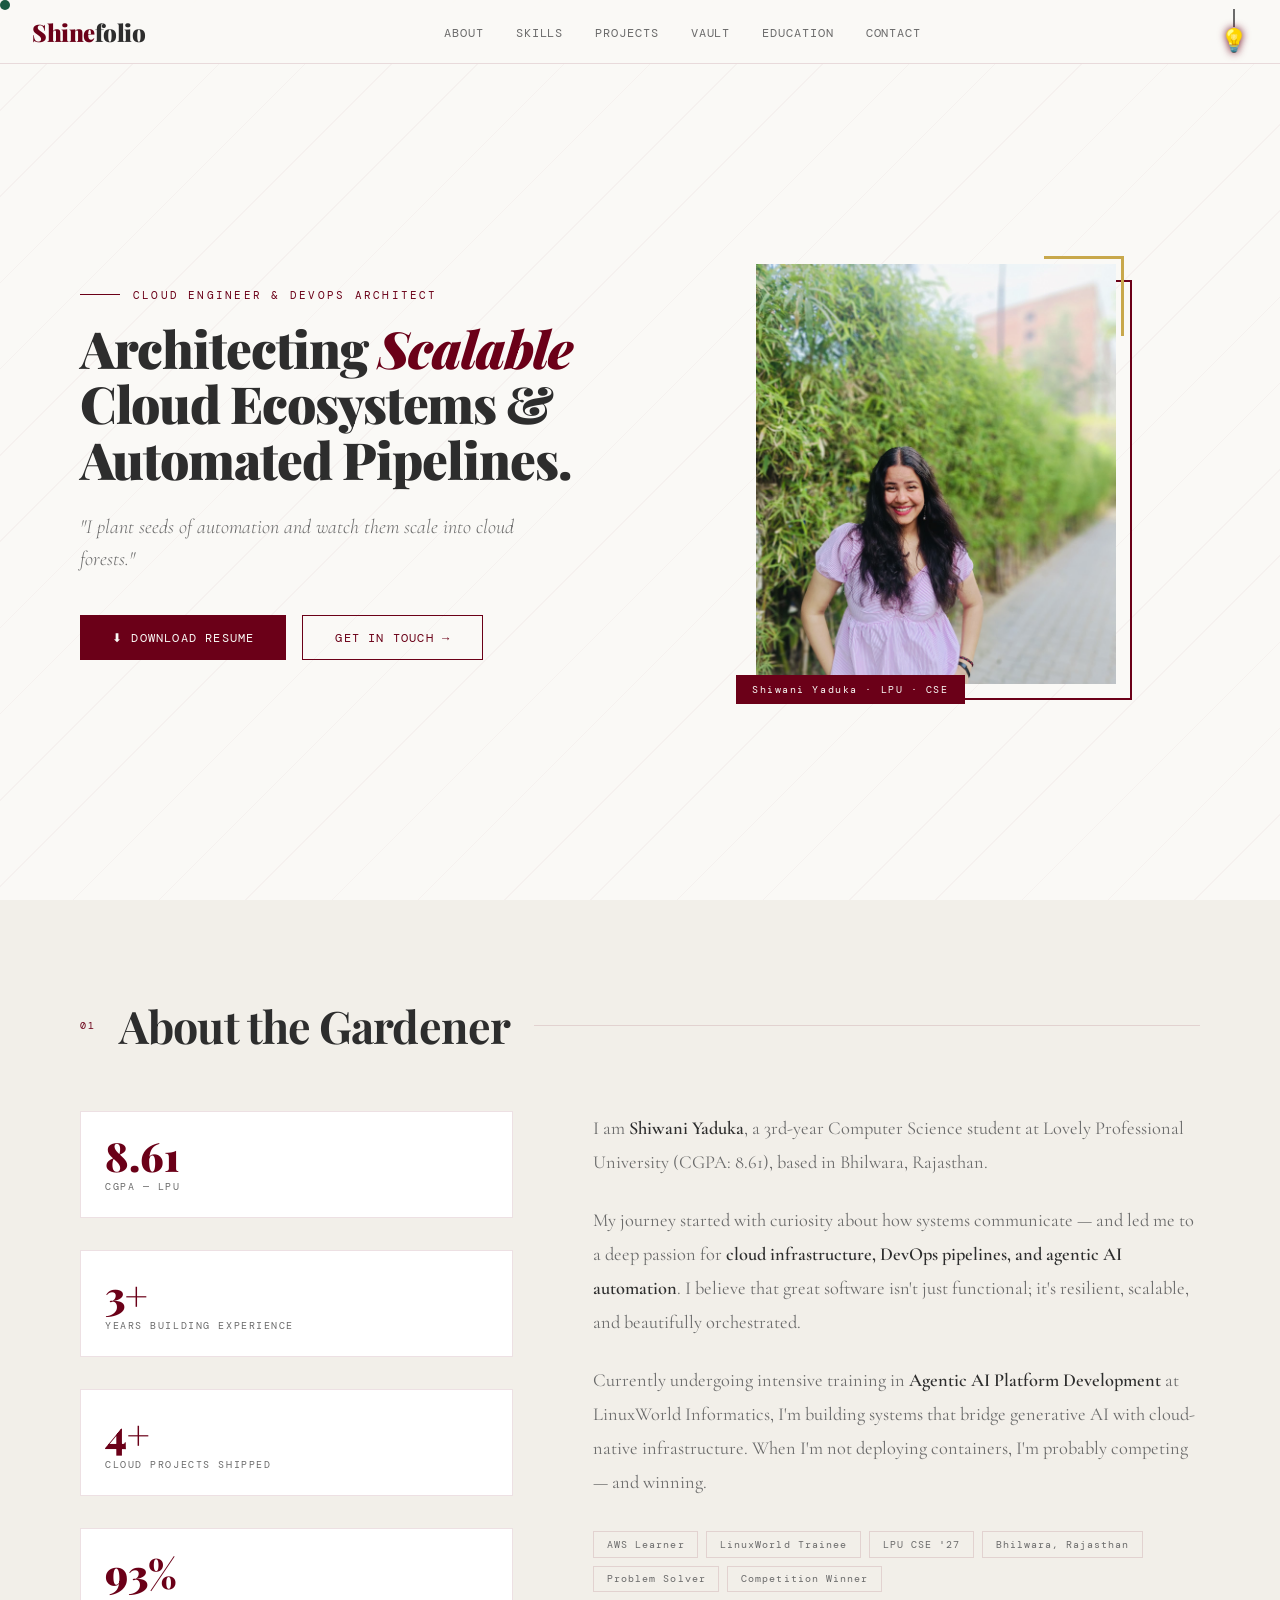
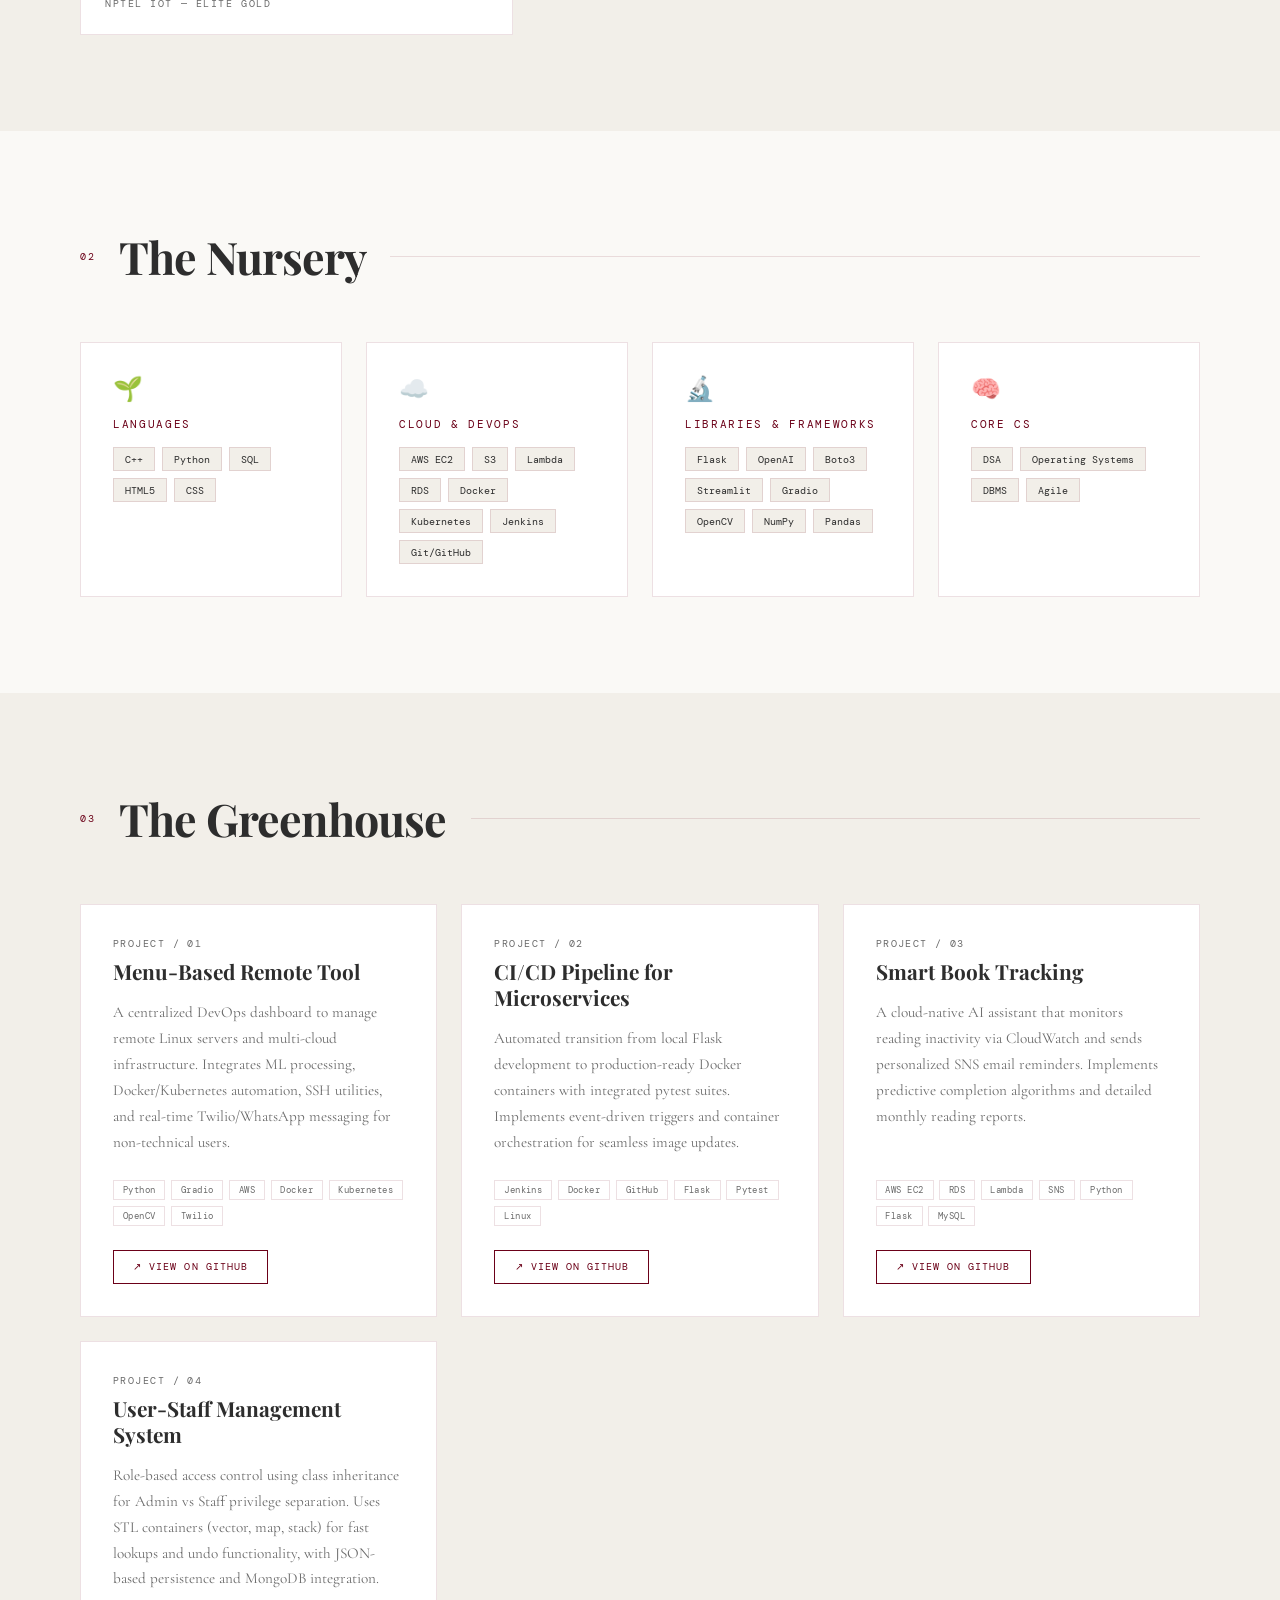
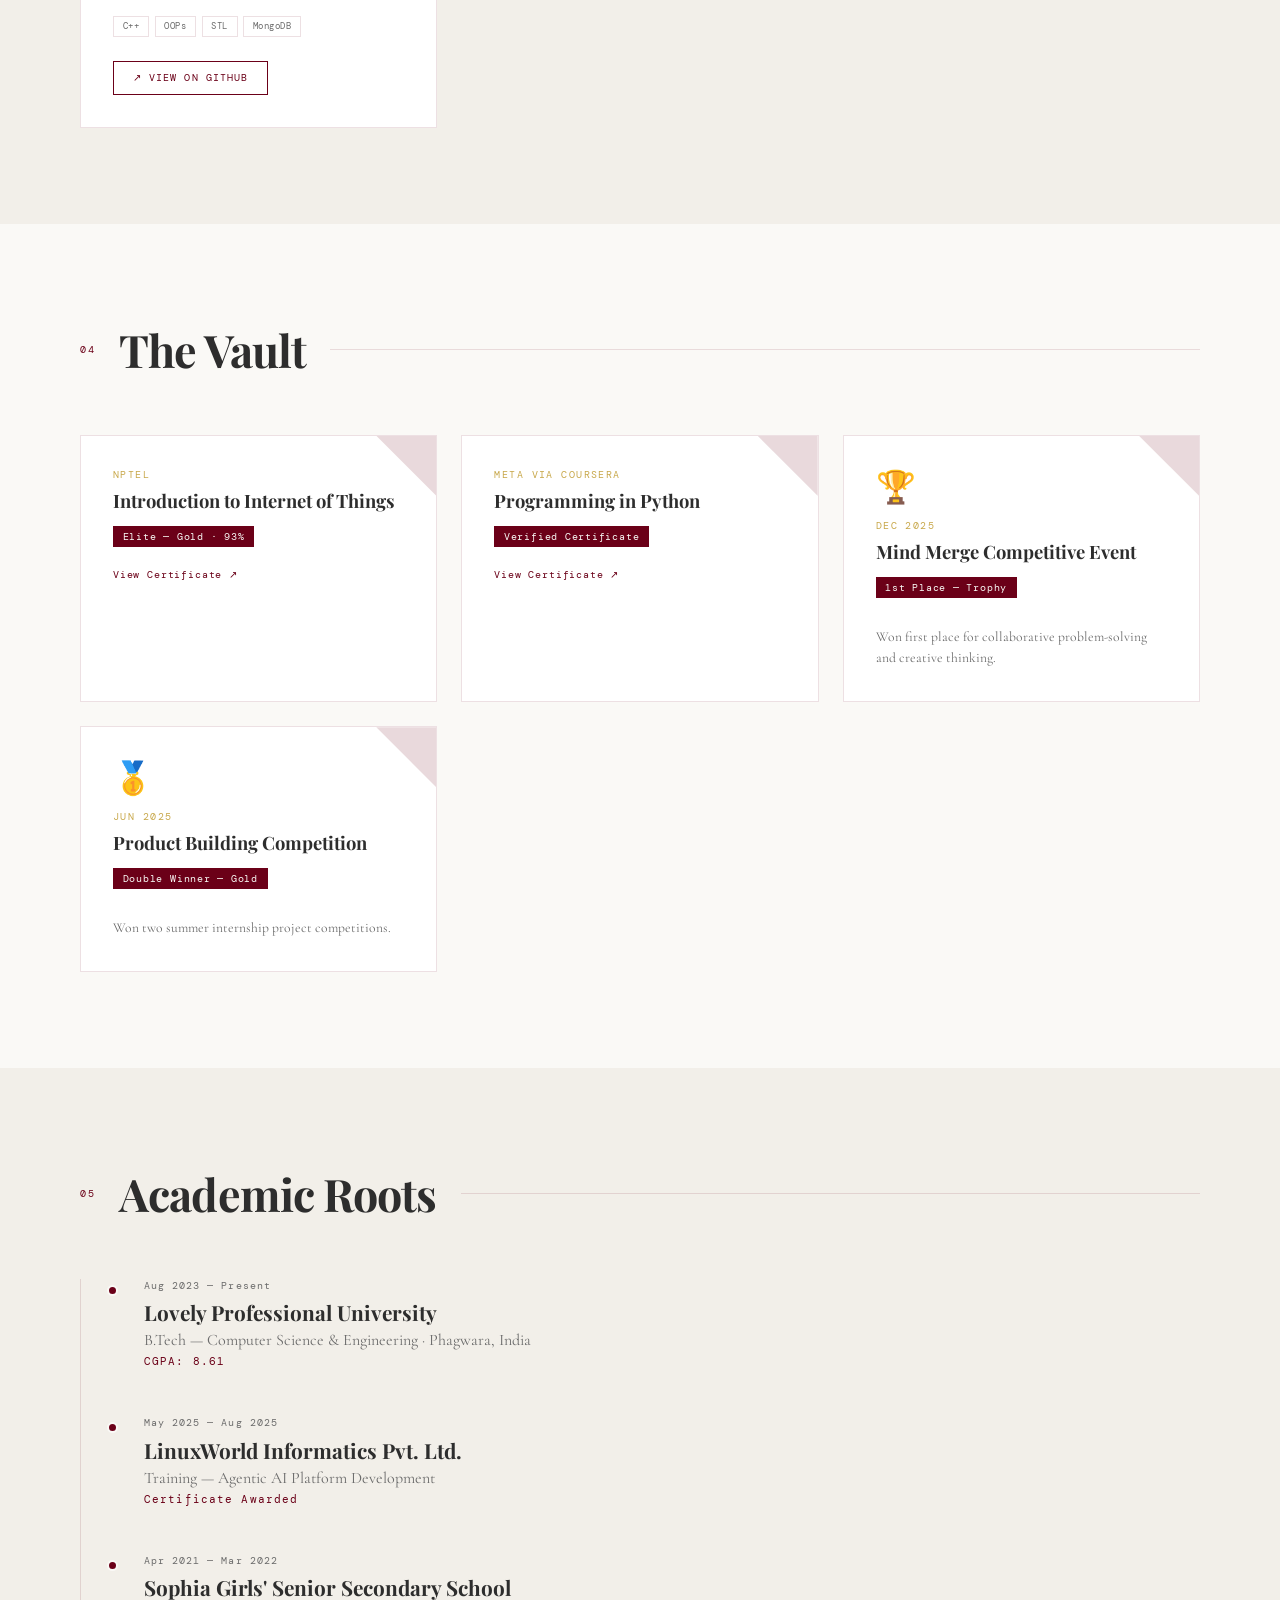
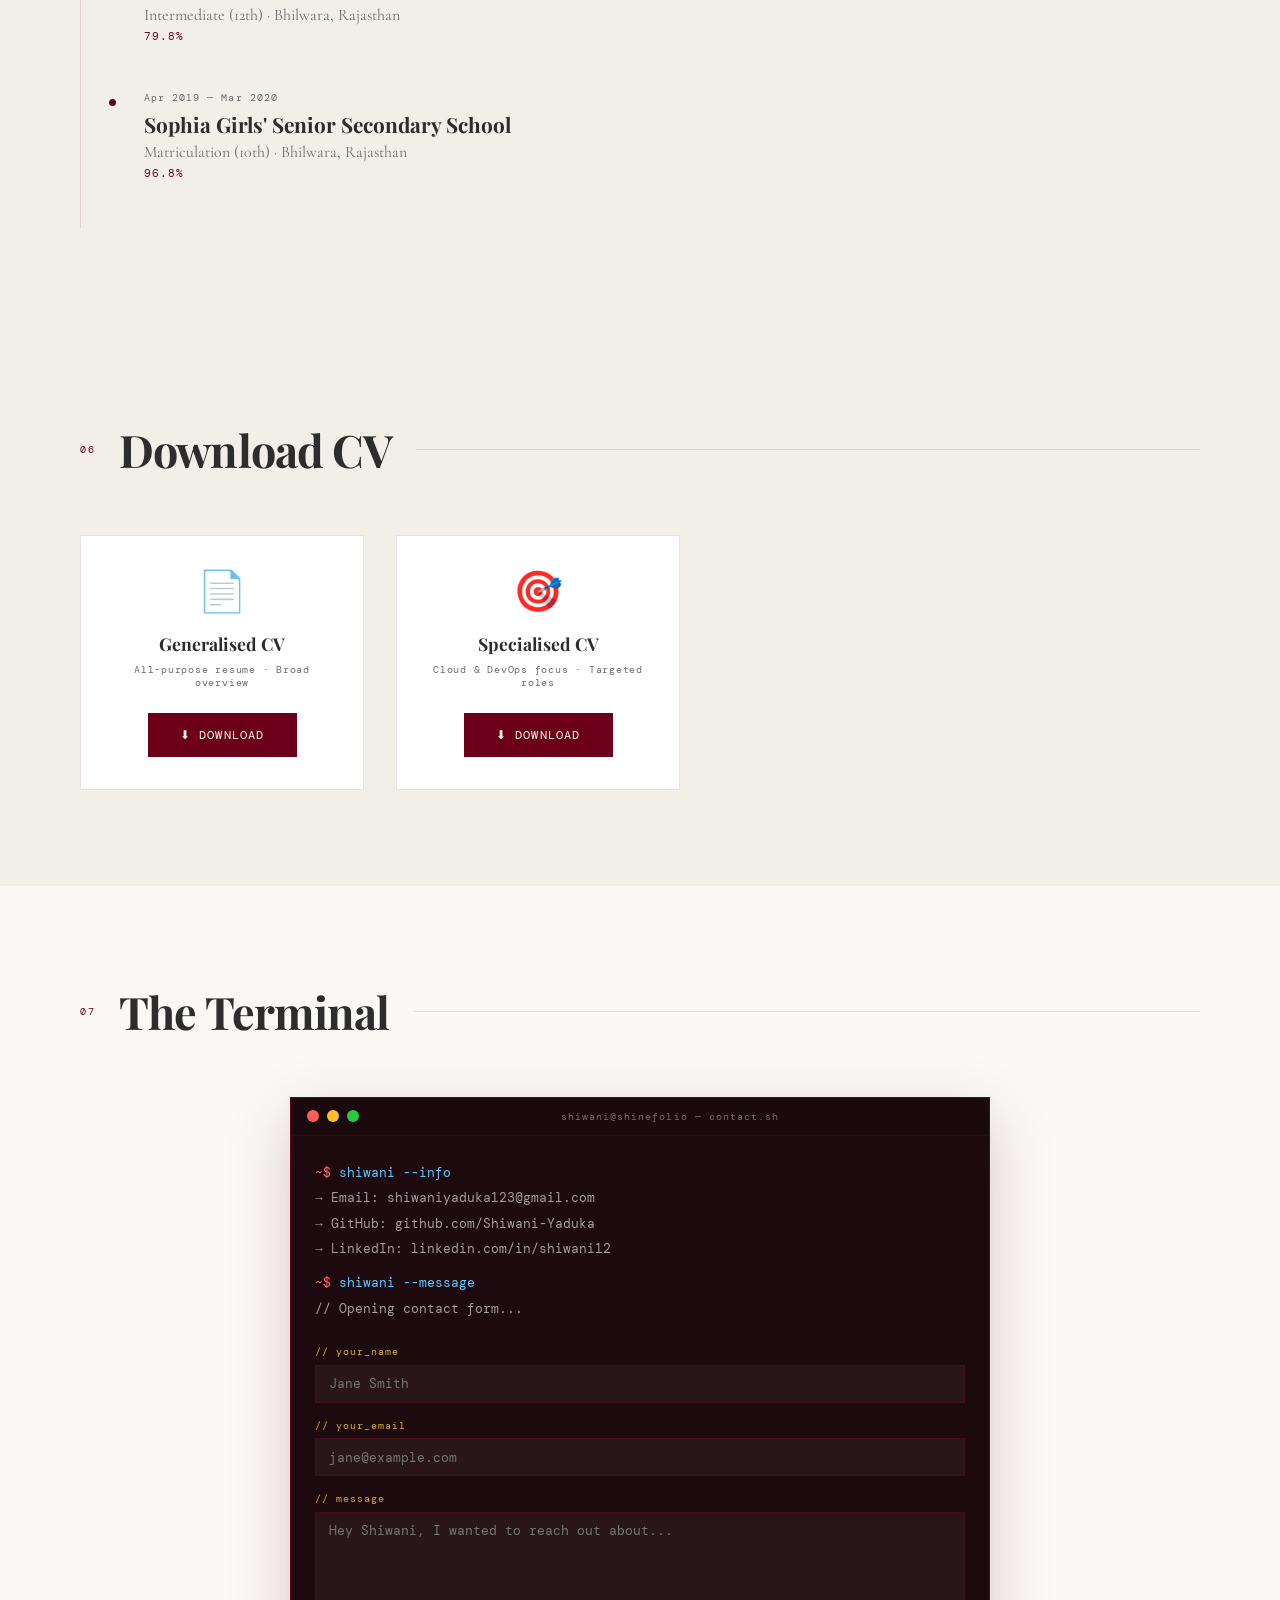
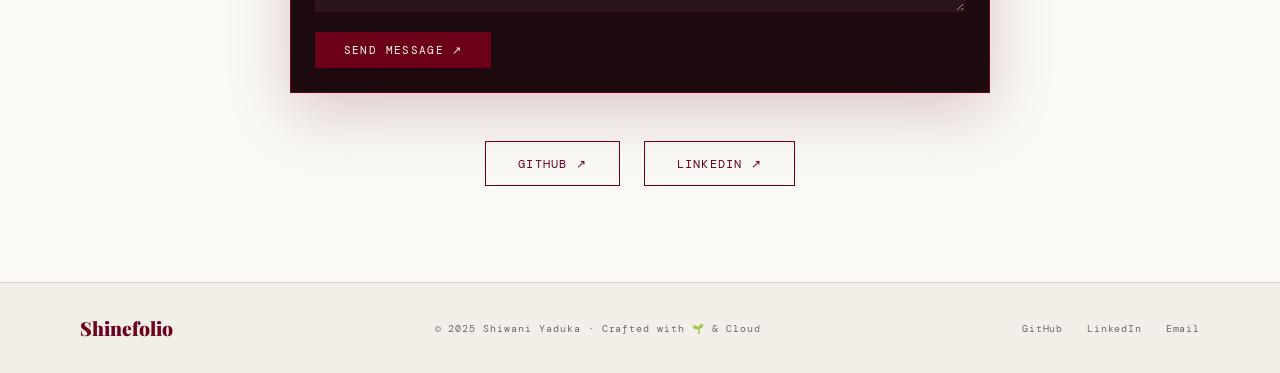
==== shinefolio.html @ ee4ad30d "Add files via upload" ====
<!DOCTYPE html>
<html lang="en" data-theme="light">
<head>
<meta charset="UTF-8">
<meta name="viewport" content="width=device-width, initial-scale=1.0">
<title>Shinefolio — Shiwani Yaduka</title>
<link rel="preconnect" href="https://fonts.googleapis.com">
<link href="https://fonts.googleapis.com/css2?family=Playfair+Display:ital,wght@0,400;0,700;0,900;1,400&family=DM+Mono:wght@300;400;500&family=Cormorant+Garamond:ital,wght@0,300;0,400;1,300&display=swap" rel="stylesheet">
<style>
:root {
  --bg: #FAF9F6; --bg2: #F2EFE9; --text: #2D2D2D; --text-muted: #6B6B6B;
  --accent: #6B0018; --accent2: #8B1A2A; --emerald: #1A5C45; --emerald2: #0D7A5A;
  --gold: #C8A84B; --card-bg: #FFFFFF; --card-border: rgba(107,0,24,0.12);
  --nav-bg: rgba(250,249,246,0.92); --shadow: rgba(107,0,24,0.10);
  --terminal-bg: #1C0A0E; --terminal-text: #D4AF37;
}
[data-theme="dark"] {
  --bg: #0A0A0A; --bg2: #111111; --text: #F5F5F5; --text-muted: #AAAAAA;
  --accent: #D4AF37; --accent2: #E8C94A; --emerald: #00FF41; --emerald2: #00CC33;
  --gold: #D4AF37; --card-bg: #181818; --card-border: rgba(212,175,55,0.15);
  --nav-bg: rgba(10,10,10,0.94); --shadow: rgba(0,255,65,0.08);
  --terminal-bg: #050505; --terminal-text: #00FF41;
}
*,*::before,*::after{box-sizing:border-box;margin:0;padding:0;}
html{scroll-behavior:smooth;}
body{font-family:'Cormorant Garamond',Georgia,serif;background:var(--bg);color:var(--text);transition:background .5s,color .5s;overflow-x:hidden;cursor:none;}
#cursor-dot{width:10px;height:10px;background:var(--emerald);border-radius:50%;position:fixed;top:0;left:0;pointer-events:none;z-index:9999;transition:transform .1s;mix-blend-mode:multiply;}
[data-theme="dark"] #cursor-dot{mix-blend-mode:screen;}
#cursor-trail{position:fixed;top:0;left:0;pointer-events:none;z-index:9998;}
nav{position:fixed;top:0;left:0;right:0;z-index:100;background:var(--nav-bg);backdrop-filter:blur(12px);border-bottom:1px solid var(--card-border);padding:0 2rem;display:flex;align-items:center;justify-content:space-between;height:64px;transition:background .5s;}
.nav-logo{font-family:'Playfair Display',serif;font-size:1.5rem;font-weight:900;color:var(--accent);letter-spacing:-.02em;text-decoration:none;}
.nav-logo span{color:var(--text);}
.nav-links{display:flex;gap:2rem;list-style:none;}
.nav-links a{font-family:'DM Mono',monospace;font-size:.72rem;color:var(--text-muted);text-decoration:none;letter-spacing:.08em;text-transform:uppercase;transition:color .3s;}
.nav-links a:hover{color:var(--accent);}
.bulb-wrap{display:flex;flex-direction:column;align-items:center;cursor:pointer;user-select:none;}
.bulb-cord{width:2px;height:18px;background:var(--text-muted);margin:0 auto;transform-origin:top center;transition:transform .2s;}
.bulb-cord.pulled{animation:pull .35s ease;}
@keyframes pull{0%{transform:scaleY(1) translateY(0);}40%{transform:scaleY(1.4) translateY(4px);}70%{transform:scaleY(.9) translateY(-1px);}100%{transform:scaleY(1) translateY(0);}}
.bulb-icon{font-size:1.4rem;filter:drop-shadow(0 0 4px var(--accent));transition:filter .3s;}
[data-theme="dark"] .bulb-icon{filter:drop-shadow(0 0 8px #FFD700);}
#home{min-height:100vh;display:grid;grid-template-columns:1fr 1fr;align-items:center;padding:80px 5rem 2rem;gap:4rem;position:relative;overflow:hidden;}
.hero-bg-lines{position:absolute;inset:0;z-index:0;background-image:repeating-linear-gradient(-45deg,transparent,transparent 60px,rgba(107,0,24,.03) 60px,rgba(107,0,24,.03) 61px);}
[data-theme="dark"] .hero-bg-lines{background-image:repeating-linear-gradient(-45deg,transparent,transparent 60px,rgba(212,175,55,.04) 60px,rgba(212,175,55,.04) 61px);}
.hero-content{position:relative;z-index:1;}
.hero-eyebrow{font-family:'DM Mono',monospace;font-size:.7rem;letter-spacing:.2em;text-transform:uppercase;color:var(--accent);margin-bottom:1.2rem;display:flex;align-items:center;gap:.8rem;}
.hero-eyebrow::before{content:'';display:inline-block;width:40px;height:1px;background:var(--accent);}
.hero-title{font-family:'Playfair Display',serif;font-size:clamp(2.2rem,4vw,3.6rem);font-weight:900;line-height:1.08;letter-spacing:-.02em;margin-bottom:1.5rem;color:var(--text);}
.hero-title .accent{color:var(--accent);font-style:italic;}
.hero-bio{font-size:1.25rem;font-weight:300;color:var(--text-muted);font-style:italic;line-height:1.6;margin-bottom:2.5rem;max-width:480px;}
.hero-ctas{display:flex;gap:1rem;flex-wrap:wrap;}
.btn-primary{display:inline-flex;align-items:center;gap:.5rem;padding:.85rem 2rem;background:var(--accent);color:#FAF9F6;font-family:'DM Mono',monospace;font-size:.75rem;letter-spacing:.1em;text-transform:uppercase;text-decoration:none;border:none;cursor:pointer;position:relative;overflow:hidden;transition:color .35s;}
.btn-primary::before{content:'';position:absolute;inset:0;background:var(--emerald);transform:scaleX(0);transform-origin:left;transition:transform .35s cubic-bezier(.4,0,.2,1);z-index:0;}
.btn-primary:hover::before{transform:scaleX(1);}
.btn-primary span{position:relative;z-index:1;}
.btn-outline{display:inline-flex;align-items:center;gap:.5rem;padding:.85rem 2rem;background:transparent;color:var(--accent);font-family:'DM Mono',monospace;font-size:.75rem;letter-spacing:.1em;text-transform:uppercase;text-decoration:none;border:1px solid var(--accent);cursor:pointer;transition:background .3s,color .3s;}
.btn-outline:hover{background:var(--accent);color:#FAF9F6;}
[data-theme="dark"] .btn-primary{color:#0A0A0A;}
.hero-photo-wrap{position:relative;z-index:1;display:flex;justify-content:center;}
.hero-photo-frame{position:relative;width:360px;height:420px;}
.hero-photo-frame::before{content:'';position:absolute;top:16px;left:16px;right:-16px;bottom:-16px;border:2px solid var(--accent);z-index:0;transition:border-color .5s;}
.hero-photo-frame::after{content:'';position:absolute;top:-8px;right:-8px;width:80px;height:80px;border-top:3px solid var(--gold);border-right:3px solid var(--gold);z-index:2;}
.hero-photo{width:100%;height:100%;object-fit:cover;object-position:center top;position:relative;z-index:1;filter:grayscale(10%);transition:filter .5s;}
.hero-photo:hover{filter:grayscale(0%);}
.hero-photo-tag{position:absolute;bottom:-20px;left:-20px;background:var(--accent);color:#FAF9F6;font-family:'DM Mono',monospace;font-size:.65rem;letter-spacing:.15em;padding:.5rem 1rem;z-index:3;}
[data-theme="dark"] .hero-photo-tag{color:#0A0A0A;}
section{padding:6rem 5rem;position:relative;}
.section-header{display:flex;align-items:center;gap:1.5rem;margin-bottom:3.5rem;}
.section-num{font-family:'DM Mono',monospace;font-size:.65rem;color:var(--accent);letter-spacing:.15em;}
.section-title{font-family:'Playfair Display',serif;font-size:clamp(2rem,3.5vw,2.8rem);font-weight:700;letter-spacing:-.02em;color:var(--text);}
.section-line{flex:1;height:1px;background:var(--card-border);}
#about{background:var(--bg2);}
.about-grid{display:grid;grid-template-columns:1fr 1.4fr;gap:5rem;align-items:start;}
.about-stats{display:flex;flex-direction:column;gap:2rem;}
.stat-card{padding:1.5rem;border:1px solid var(--card-border);background:var(--card-bg);transition:border-color .3s,transform .3s;}
.stat-card:hover{border-color:var(--accent);transform:translateX(6px);}
.stat-num{font-family:'Playfair Display',serif;font-size:2.5rem;font-weight:900;color:var(--accent);line-height:1;}
.stat-label{font-family:'DM Mono',monospace;font-size:.65rem;letter-spacing:.15em;text-transform:uppercase;color:var(--text-muted);margin-top:.25rem;}
.about-text p{font-size:1.15rem;line-height:1.85;color:var(--text-muted);margin-bottom:1.5rem;}
.about-text p strong{color:var(--text);font-weight:600;}
.about-tags{display:flex;flex-wrap:wrap;gap:.5rem;margin-top:2rem;}
.tag{font-family:'DM Mono',monospace;font-size:.65rem;letter-spacing:.1em;padding:.35rem .8rem;border:1px solid var(--card-border);color:var(--text-muted);transition:all .3s;}
.tag:hover{border-color:var(--accent);color:var(--accent);}
[data-theme="dark"] .about-text .light-only{display:none;}
[data-theme="dark"] .about-text .dark-only{display:block;}
[data-theme="light"] .about-text .dark-only{display:none;}
[data-theme="light"] .about-text .light-only{display:block;}
.skills-grid{display:grid;grid-template-columns:repeat(auto-fit,minmax(260px,1fr));gap:1.5rem;}
.planter-box{background:var(--card-bg);border:1px solid var(--card-border);padding:2rem;position:relative;transition:border-color .3s,box-shadow .3s,transform .3s;overflow:hidden;}
.planter-box::before{content:'';position:absolute;bottom:0;left:0;right:0;height:3px;background:var(--accent);transform:scaleX(0);transform-origin:left;transition:transform .4s cubic-bezier(.4,0,.2,1);}
.planter-box:hover::before{transform:scaleX(1);}
.planter-box:hover{border-color:var(--accent);box-shadow:0 8px 32px var(--shadow);transform:translateY(-4px);}
.planter-icon{font-size:1.5rem;margin-bottom:.8rem;}
.planter-title{font-family:'DM Mono',monospace;font-size:.7rem;letter-spacing:.15em;text-transform:uppercase;color:var(--accent);margin-bottom:1rem;}
.skill-pills{display:flex;flex-wrap:wrap;gap:.4rem;}
.skill-pill{font-family:'DM Mono',monospace;font-size:.65rem;padding:.3rem .7rem;background:var(--bg2);color:var(--text);border:1px solid var(--card-border);transition:all .25s;}
.skill-pill:hover{background:var(--accent);color:#FAF9F6;border-color:var(--accent);}
[data-theme="dark"] .skill-pill:hover{color:#0A0A0A;}
#projects{background:var(--bg2);}
.projects-grid{display:grid;grid-template-columns:repeat(auto-fit,minmax(300px,1fr));gap:1.5rem;}
.project-card{background:var(--card-bg);border:1px solid var(--card-border);padding:2rem;position:relative;transition:border-color .3s,box-shadow .3s,transform .3s;display:flex;flex-direction:column;}
.project-card:hover{border-color:var(--accent);box-shadow:0 12px 40px var(--shadow);transform:translateY(-6px);}
.project-num{font-family:'DM Mono',monospace;font-size:.6rem;color:var(--text-muted);letter-spacing:.15em;margin-bottom:.5rem;}
.project-name{font-family:'Playfair Display',serif;font-size:1.3rem;font-weight:700;color:var(--text);margin-bottom:1rem;line-height:1.25;}
.project-desc{font-size:.95rem;color:var(--text-muted);line-height:1.7;flex:1;margin-bottom:1.5rem;}
.project-stack{display:flex;flex-wrap:wrap;gap:.35rem;margin-bottom:1.5rem;}
.stack-chip{font-family:'DM Mono',monospace;font-size:.58rem;padding:.2rem .55rem;background:transparent;border:1px solid var(--card-border);color:var(--text-muted);letter-spacing:.05em;}
.btn-github{display:inline-flex;align-items:center;gap:.4rem;padding:.6rem 1.2rem;background:transparent;border:1px solid var(--accent);color:var(--accent);font-family:'DM Mono',monospace;font-size:.65rem;letter-spacing:.1em;text-transform:uppercase;text-decoration:none;transition:all .3s;align-self:flex-start;}
.btn-github:hover{background:var(--emerald);border-color:var(--emerald);color:#FAF9F6;box-shadow:0 0 16px rgba(0,255,65,.25);}
[data-theme="dark"] .btn-github:hover{color:#0A0A0A;}
.vault-grid{display:grid;grid-template-columns:repeat(auto-fit,minmax(280px,1fr));gap:1.5rem;}
.cred-card{background:var(--card-bg);border:1px solid var(--card-border);padding:2rem;position:relative;transition:all .3s;overflow:hidden;}
.cred-card::after{content:'';position:absolute;top:0;right:0;width:60px;height:60px;background:var(--accent);clip-path:polygon(100% 0,0 0,100% 100%);opacity:.15;transition:opacity .3s;}
.cred-card:hover{border-color:var(--gold);box-shadow:0 8px 32px var(--shadow);transform:translateY(-4px);}
.cred-card:hover::after{opacity:.3;}
.cred-issuer{font-family:'DM Mono',monospace;font-size:.6rem;letter-spacing:.15em;text-transform:uppercase;color:var(--gold);margin-bottom:.5rem;}
.cred-name{font-family:'Playfair Display',serif;font-size:1.15rem;font-weight:700;color:var(--text);margin-bottom:.75rem;line-height:1.3;}
.cred-badge{display:inline-block;font-family:'DM Mono',monospace;font-size:.6rem;padding:.25rem .6rem;background:var(--accent);color:#FAF9F6;letter-spacing:.08em;margin-bottom:1rem;}
[data-theme="dark"] .cred-badge{color:#0A0A0A;}
.cred-link{font-family:'DM Mono',monospace;font-size:.65rem;color:var(--accent);text-decoration:none;letter-spacing:.08em;display:inline-flex;align-items:center;gap:.4rem;border-bottom:1px solid transparent;transition:border-color .3s;}
.cred-link:hover{border-color:var(--accent);}
.trophy-icon{font-size:2rem;margin-bottom:.75rem;}
#education{background:var(--bg2);}
.edu-timeline{position:relative;padding-left:2rem;}
.edu-timeline::before{content:'';position:absolute;left:0;top:0;bottom:0;width:1px;background:var(--card-border);}
.edu-item{position:relative;padding:0 0 3rem 2rem;}
.edu-item::before{content:'';position:absolute;left:-5px;top:6px;width:11px;height:11px;border-radius:50%;background:var(--accent);border:2px solid var(--bg);}
.edu-date{font-family:'DM Mono',monospace;font-size:.65rem;color:var(--text-muted);letter-spacing:.1em;margin-bottom:.4rem;}
.edu-school{font-family:'Playfair Display',serif;font-size:1.3rem;font-weight:700;color:var(--text);margin-bottom:.25rem;}
.edu-degree{font-size:1rem;color:var(--text-muted);margin-bottom:.25rem;}
.edu-score{font-family:'DM Mono',monospace;font-size:.7rem;color:var(--accent);letter-spacing:.1em;}
.cv-download-grid{display:grid;grid-template-columns:1fr 1fr;gap:2rem;max-width:600px;}
.cv-card{background:var(--card-bg);border:1px solid var(--card-border);padding:2rem;text-align:center;transition:all .3s;}
.cv-card:hover{border-color:var(--accent);transform:translateY(-4px);}
.cv-icon{font-size:2.5rem;margin-bottom:1rem;}
.cv-title{font-family:'Playfair Display',serif;font-size:1.1rem;font-weight:700;margin-bottom:.5rem;color:var(--text);}
.cv-desc{font-family:'DM Mono',monospace;font-size:.6rem;color:var(--text-muted);letter-spacing:.08em;margin-bottom:1.5rem;}
#contact{background:var(--bg);}
.terminal-wrap{max-width:700px;margin:0 auto;}
.terminal-window{background:var(--terminal-bg);border:1px solid var(--accent);overflow:hidden;box-shadow:0 20px 60px rgba(107,0,24,.2);}
[data-theme="dark"] .terminal-window{box-shadow:0 20px 60px rgba(0,255,65,.08);}
.terminal-bar{background:#1A0A0E;padding:.75rem 1rem;display:flex;align-items:center;gap:.5rem;border-bottom:1px solid rgba(107,0,24,.3);}
.dot{width:12px;height:12px;border-radius:50%;}
.dot-r{background:#FF5F57;} .dot-y{background:#FFBD2E;} .dot-g{background:#28CA41;}
.terminal-title{font-family:'DM Mono',monospace;font-size:.65rem;color:rgba(255,255,255,.4);letter-spacing:.1em;margin:0 auto;}
.terminal-body{padding:1.5rem;font-family:'DM Mono',monospace;font-size:.8rem;}
.t-line{color:var(--terminal-text);line-height:2;}
.t-prompt{color:#FF6B6B;} .t-cmd{color:#64C8FF;} .t-out{color:rgba(255,255,255,.6);}
.contact-form{margin-top:1.5rem;}
.form-group{margin-bottom:1rem;}
.form-label{font-family:'DM Mono',monospace;font-size:.65rem;color:var(--terminal-text);display:block;margin-bottom:.4rem;letter-spacing:.1em;}
.form-input,.form-textarea{width:100%;background:rgba(255,255,255,.05);border:1px solid rgba(107,0,24,.4);color:#F5F5F5;font-family:'DM Mono',monospace;font-size:.8rem;padding:.6rem .8rem;outline:none;transition:border-color .3s;}
[data-theme="dark"] .form-input,[data-theme="dark"] .form-textarea{border-color:rgba(0,255,65,.3);}
.form-input:focus,.form-textarea:focus{border-color:var(--terminal-text);}
.form-textarea{resize:vertical;min-height:100px;}
.btn-send{font-family:'DM Mono',monospace;font-size:.7rem;letter-spacing:.12em;text-transform:uppercase;padding:.7rem 1.8rem;background:var(--accent);color:#FAF9F6;border:none;cursor:pointer;transition:all .3s;}
.btn-send:hover{background:var(--emerald);}
[data-theme="dark"] .btn-send{color:#0A0A0A;background:var(--terminal-text);}
[data-theme="dark"] .btn-send:hover{background:var(--emerald);color:#0A0A0A;}
.form-status{font-family:'DM Mono',monospace;font-size:.7rem;margin-top:.8rem;color:var(--terminal-text);display:none;}
footer{background:var(--bg2);border-top:1px solid var(--card-border);padding:2rem 5rem;display:flex;align-items:center;justify-content:space-between;}
.footer-logo{font-family:'Playfair Display',serif;font-size:1.2rem;font-weight:900;color:var(--accent);}
.footer-copy{font-family:'DM Mono',monospace;font-size:.6rem;color:var(--text-muted);letter-spacing:.1em;}
.footer-links{display:flex;gap:1.5rem;}
.footer-links a{font-family:'DM Mono',monospace;font-size:.65rem;color:var(--text-muted);text-decoration:none;letter-spacing:.08em;transition:color .3s;}
.footer-links a:hover{color:var(--accent);}
.reveal{opacity:0;transform:translateY(30px);transition:opacity .7s ease,transform .7s ease;}
.reveal.visible{opacity:1;transform:translateY(0);}
@media(max-width:768px){
  #home{grid-template-columns:1fr;padding:100px 1.5rem 3rem;}
  .hero-photo-wrap{order:-1;}
  .hero-photo-frame{width:260px;height:300px;}
  section{padding:4rem 1.5rem;}
  nav{padding:0 1.2rem;}
  .nav-links{display:none;}
  .about-grid{grid-template-columns:1fr;gap:3rem;}
  .cv-download-grid{grid-template-columns:1fr;}
  footer{flex-direction:column;gap:1rem;padding:2rem 1.5rem;text-align:center;}
}
</style>
</head>
<body>
<div id="cursor-dot"></div>
<canvas id="cursor-trail"></canvas>
<nav>
  <a href="#home" class="nav-logo">Shine<span>folio</span></a>
  <ul class="nav-links">
    <li><a href="#about">About</a></li><li><a href="#skills">Skills</a></li>
    <li><a href="#projects">Projects</a></li><li><a href="#vault">Vault</a></li>
    <li><a href="#education">Education</a></li><li><a href="#contact">Contact</a></li>
  </ul>
  <div class="bulb-wrap" onclick="toggleTheme(this)" title="Toggle theme">
    <div class="bulb-cord" id="bulbCord"></div>
    <span class="bulb-icon" id="bulbIcon">💡</span>
  </div>
</nav>

<section id="home">
  <div class="hero-bg-lines"></div>
  <div class="hero-content reveal">
    <div class="hero-eyebrow">Cloud Engineer &amp; DevOps Architect</div>
    <h1 class="hero-title">Architecting <span class="accent">Scalable</span><br>Cloud Ecosystems &amp;<br>Automated Pipelines.</h1>
    <p class="hero-bio">"I plant seeds of automation and watch them scale into cloud forests."</p>
    <div class="hero-ctas">
      <a href="#" id="btn-gen-cv" class="btn-primary"><span>⬇ Download Resume</span></a>
      <a href="#contact" class="btn-outline">Get in Touch →</a>
    </div>
  </div>
  <div class="hero-photo-wrap reveal">
    <div class="hero-photo-frame">
      <img id="hero-photo" src="" alt="Shiwani Yaduka" class="hero-photo">
      <div class="hero-photo-tag">Shiwani Yaduka · LPU · CSE</div>
    </div>
  </div>
</section>

<section id="about">
  <div class="section-header reveal"><span class="section-num">01</span><h2 class="section-title">About the Gardener</h2><div class="section-line"></div></div>
  <div class="about-grid">
    <div class="about-stats reveal">
      <div class="stat-card"><div class="stat-num">8.61</div><div class="stat-label">CGPA — LPU</div></div>
      <div class="stat-card"><div class="stat-num">3+</div><div class="stat-label">Years Building Experience</div></div>
      <div class="stat-card"><div class="stat-num">4+</div><div class="stat-label">Cloud Projects Shipped</div></div>
      <div class="stat-card"><div class="stat-num">93%</div><div class="stat-label">NPTEL IoT — Elite Gold</div></div>
    </div>
    <div class="about-text reveal">
      <div class="light-only">
        <p>I am <strong>Shiwani Yaduka</strong>, a 3rd-year Computer Science student at Lovely Professional University (CGPA: 8.61), based in Bhilwara, Rajasthan.</p>
        <p>My journey started with curiosity about how systems communicate — and led me to a deep passion for <strong>cloud infrastructure, DevOps pipelines, and agentic AI automation</strong>. I believe that great software isn't just functional; it's resilient, scalable, and beautifully orchestrated.</p>
        <p>Currently undergoing intensive training in <strong>Agentic AI Platform Development</strong> at LinuxWorld Informatics, I'm building systems that bridge generative AI with cloud-native infrastructure. When I'm not deploying containers, I'm probably competing — and winning.</p>
      </div>
      <div class="dark-only">
        <p>I am <strong>Shiwani Yaduka</strong> — System Architect, Cloud Engineer, and Infrastructure Strategist operating at the intersection of automation and high-availability design.</p>
        <p>My architecture philosophy: every system should survive chaos. I design <strong>fault-tolerant, auto-scaling cloud ecosystems</strong> using AWS, Kubernetes, and Jenkins-driven CI/CD pipelines. Every microservice I ship is containerized, monitored, and production-hardened.</p>
        <p>Currently deploying <strong>agentic AI platforms</strong> that autonomously orchestrate multi-cloud infrastructure. My systems don't just run — they adapt, self-heal, and scale without human intervention.</p>
      </div>
      <div class="about-tags">
        <span class="tag">AWS Learner</span><span class="tag">LinuxWorld Trainee</span>
        <span class="tag">LPU CSE '27</span><span class="tag">Bhilwara, Rajasthan</span>
        <span class="tag">Problem Solver</span><span class="tag">Competition Winner</span>
      </div>
    </div>
  </div>
</section>

<section id="skills">
  <div class="section-header reveal"><span class="section-num">02</span><h2 class="section-title">The Nursery</h2><div class="section-line"></div></div>
  <div class="skills-grid">
    <div class="planter-box reveal"><div class="planter-icon">🌱</div><div class="planter-title">Languages</div><div class="skill-pills"><span class="skill-pill">C++</span><span class="skill-pill">Python</span><span class="skill-pill">SQL</span><span class="skill-pill">HTML5</span><span class="skill-pill">CSS</span></div></div>
    <div class="planter-box reveal"><div class="planter-icon">☁️</div><div class="planter-title">Cloud &amp; DevOps</div><div class="skill-pills"><span class="skill-pill">AWS EC2</span><span class="skill-pill">S3</span><span class="skill-pill">Lambda</span><span class="skill-pill">RDS</span><span class="skill-pill">Docker</span><span class="skill-pill">Kubernetes</span><span class="skill-pill">Jenkins</span><span class="skill-pill">Git/GitHub</span></div></div>
    <div class="planter-box reveal"><div class="planter-icon">🔬</div><div class="planter-title">Libraries &amp; Frameworks</div><div class="skill-pills"><span class="skill-pill">Flask</span><span class="skill-pill">OpenAI</span><span class="skill-pill">Boto3</span><span class="skill-pill">Streamlit</span><span class="skill-pill">Gradio</span><span class="skill-pill">OpenCV</span><span class="skill-pill">NumPy</span><span class="skill-pill">Pandas</span></div></div>
    <div class="planter-box reveal"><div class="planter-icon">🧠</div><div class="planter-title">Core CS</div><div class="skill-pills"><span class="skill-pill">DSA</span><span class="skill-pill">Operating Systems</span><span class="skill-pill">DBMS</span><span class="skill-pill">Agile</span></div></div>
  </div>
</section>

<section id="projects">
  <div class="section-header reveal"><span class="section-num">03</span><h2 class="section-title">The Greenhouse</h2><div class="section-line"></div></div>
  <div class="projects-grid">
    <div class="project-card reveal"><div class="project-num">PROJECT / 01</div><div class="project-name">Menu-Based Remote Tool</div><p class="project-desc">A centralized DevOps dashboard to manage remote Linux servers and multi-cloud infrastructure. Integrates ML processing, Docker/Kubernetes automation, SSH utilities, and real-time Twilio/WhatsApp messaging for non-technical users.</p><div class="project-stack"><span class="stack-chip">Python</span><span class="stack-chip">Gradio</span><span class="stack-chip">AWS</span><span class="stack-chip">Docker</span><span class="stack-chip">Kubernetes</span><span class="stack-chip">OpenCV</span><span class="stack-chip">Twilio</span></div><a href="https://github.com/Shiwani-Yaduka/Menu-Based-Remote-Tool" target="_blank" class="btn-github">↗ View on GitHub</a></div>
    <div class="project-card reveal"><div class="project-num">PROJECT / 02</div><div class="project-name">CI/CD Pipeline for Microservices</div><p class="project-desc">Automated transition from local Flask development to production-ready Docker containers with integrated pytest suites. Implements event-driven triggers and container orchestration for seamless image updates.</p><div class="project-stack"><span class="stack-chip">Jenkins</span><span class="stack-chip">Docker</span><span class="stack-chip">GitHub</span><span class="stack-chip">Flask</span><span class="stack-chip">Pytest</span><span class="stack-chip">Linux</span></div><a href="https://github.com/Shiwani-Yaduka/CI-CD-Pipeline" target="_blank" class="btn-github">↗ View on GitHub</a></div>
    <div class="project-card reveal"><div class="project-num">PROJECT / 03</div><div class="project-name">Smart Book Tracking</div><p class="project-desc">A cloud-native AI assistant that monitors reading inactivity via CloudWatch and sends personalized SNS email reminders. Implements predictive completion algorithms and detailed monthly reading reports.</p><div class="project-stack"><span class="stack-chip">AWS EC2</span><span class="stack-chip">RDS</span><span class="stack-chip">Lambda</span><span class="stack-chip">SNS</span><span class="stack-chip">Python</span><span class="stack-chip">Flask</span><span class="stack-chip">MySQL</span></div><a href="https://github.com/Shiwani-Yaduka/Smart-Book-Tracker" target="_blank" class="btn-github">↗ View on GitHub</a></div>
    <div class="project-card reveal"><div class="project-num">PROJECT / 04</div><div class="project-name">User-Staff Management System</div><p class="project-desc">Role-based access control using class inheritance for Admin vs Staff privilege separation. Uses STL containers (vector, map, stack) for fast lookups and undo functionality, with JSON-based persistence and MongoDB integration.</p><div class="project-stack"><span class="stack-chip">C++</span><span class="stack-chip">OOPs</span><span class="stack-chip">STL</span><span class="stack-chip">MongoDB</span></div><a href="https://github.com/Shiwani-Yaduka/User-Management" target="_blank" class="btn-github">↗ View on GitHub</a></div>
  </div>
</section>

<section id="vault">
  <div class="section-header reveal"><span class="section-num">04</span><h2 class="section-title">The Vault</h2><div class="section-line"></div></div>
  <div class="vault-grid">
    <div class="cred-card reveal"><div class="cred-issuer">NPTEL</div><div class="cred-name">Introduction to Internet of Things</div><span class="cred-badge">Elite — Gold · 93%</span><br><a href="#" class="cred-link">View Certificate ↗</a></div>
    <div class="cred-card reveal"><div class="cred-issuer">Meta via Coursera</div><div class="cred-name">Programming in Python</div><span class="cred-badge">Verified Certificate</span><br><a href="#" class="cred-link">View Certificate ↗</a></div>
    <div class="cred-card reveal"><div class="trophy-icon">🏆</div><div class="cred-issuer">Dec 2025</div><div class="cred-name">Mind Merge Competitive Event</div><span class="cred-badge">1st Place — Trophy</span><p style="font-size:.85rem;color:var(--text-muted);margin-top:.75rem;line-height:1.6;">Won first place for collaborative problem-solving and creative thinking.</p></div>
    <div class="cred-card reveal"><div class="trophy-icon">🥇</div><div class="cred-issuer">Jun 2025</div><div class="cred-name">Product Building Competition</div><span class="cred-badge">Double Winner — Gold</span><p style="font-size:.85rem;color:var(--text-muted);margin-top:.75rem;line-height:1.6;">Won two summer internship project competitions.</p></div>
  </div>
</section>

<section id="education">
  <div class="section-header reveal"><span class="section-num">05</span><h2 class="section-title">Academic Roots</h2><div class="section-line"></div></div>
  <div class="edu-timeline">
    <div class="edu-item reveal"><div class="edu-date">Aug 2023 — Present</div><div class="edu-school">Lovely Professional University</div><div class="edu-degree">B.Tech — Computer Science &amp; Engineering · Phagwara, India</div><div class="edu-score">CGPA: 8.61</div></div>
    <div class="edu-item reveal"><div class="edu-date">May 2025 — Aug 2025</div><div class="edu-school">LinuxWorld Informatics Pvt. Ltd.</div><div class="edu-degree">Training — Agentic AI Platform Development</div><div class="edu-score">Certificate Awarded</div></div>
    <div class="edu-item reveal"><div class="edu-date">Apr 2021 — Mar 2022</div><div class="edu-school">Sophia Girls' Senior Secondary School</div><div class="edu-degree">Intermediate (12th) · Bhilwara, Rajasthan</div><div class="edu-score">79.8%</div></div>
    <div class="edu-item reveal"><div class="edu-date">Apr 2019 — Mar 2020</div><div class="edu-school">Sophia Girls' Senior Secondary School</div><div class="edu-degree">Matriculation (10th) · Bhilwara, Rajasthan</div><div class="edu-score">96.8%</div></div>
  </div>
</section>

<section id="downloads" style="background:var(--bg2);">
  <div class="section-header reveal"><span class="section-num">06</span><h2 class="section-title">Download CV</h2><div class="section-line"></div></div>
  <div class="cv-download-grid reveal">
    <div class="cv-card"><div class="cv-icon">📄</div><div class="cv-title">Generalised CV</div><div class="cv-desc">All-purpose resume · Broad overview</div><a id="dl-gen-cv" href="#" class="btn-primary"><span>⬇ Download</span></a></div>
    <div class="cv-card"><div class="cv-icon">🎯</div><div class="cv-title">Specialised CV</div><div class="cv-desc">Cloud &amp; DevOps focus · Targeted roles</div><a id="dl-spec-cv" href="#" class="btn-primary"><span>⬇ Download</span></a></div>
  </div>
</section>

<section id="contact">
  <div class="section-header reveal"><span class="section-num">07</span><h2 class="section-title">The Terminal</h2><div class="section-line"></div></div>
  <div class="terminal-wrap reveal">
    <div class="terminal-window">
      <div class="terminal-bar"><div class="dot dot-r"></div><div class="dot dot-y"></div><div class="dot dot-g"></div><div class="terminal-title">shiwani@shinefolio — contact.sh</div></div>
      <div class="terminal-body">
        <div class="t-line"><span class="t-prompt">~$</span> <span class="t-cmd">shiwani --info</span></div>
        <div class="t-line"><span class="t-out">→ Email:  shiwaniyaduka123@gmail.com</span></div>
        <div class="t-line"><span class="t-out">→ GitHub: github.com/Shiwani-Yaduka</span></div>
        <div class="t-line"><span class="t-out">→ LinkedIn: linkedin.com/in/shiwani12</span></div>
        <div class="t-line" style="margin-top:.5rem;"><span class="t-prompt">~$</span> <span class="t-cmd">shiwani --message</span></div>
        <div class="t-line"><span class="t-out">// Opening contact form...</span></div>
        <form class="contact-form" id="contactForm" onsubmit="sendEmail(event)">
          <div class="form-group"><label class="form-label">// your_name</label><input type="text" class="form-input" id="senderName" placeholder="Jane Smith" required></div>
          <div class="form-group"><label class="form-label">// your_email</label><input type="email" class="form-input" id="senderEmail" placeholder="jane@example.com" required></div>
          <div class="form-group"><label class="form-label">// message</label><textarea class="form-textarea" id="msgBody" placeholder="Hey Shiwani, I wanted to reach out about..." required></textarea></div>
          <button type="submit" class="btn-send">Send Message ↗</button>
          <div class="form-status" id="formStatus"></div>
        </form>
      </div>
    </div>
  </div>
  <div style="display:flex;gap:1.5rem;justify-content:center;margin-top:3rem;" class="reveal">
    <a href="https://github.com/Shiwani-Yaduka" target="_blank" class="btn-outline">GitHub ↗</a>
    <a href="https://www.linkedin.com/in/shiwani12" target="_blank" class="btn-outline">LinkedIn ↗</a>
  </div>
</section>

<footer>
  <div class="footer-logo">Shinefolio</div>
  <div class="footer-copy">© 2025 Shiwani Yaduka · Crafted with 🌱 &amp; Cloud</div>
  <div class="footer-links">
    <a href="https://github.com/Shiwani-Yaduka" target="_blank">GitHub</a>
    <a href="https://www.linkedin.com/in/shiwani12" target="_blank">LinkedIn</a>
    <a href="mailto:shiwaniyaduka123@gmail.com">Email</a>
  </div>
</footer>

<script>
const PHOTO_SRC = "[data-uri]";
const GEN_CV_SRC = "[data-uri]";
const SPEC_CV_SRC = "[data-uri]";

window.addEventListener('DOMContentLoaded', () => {
  document.getElementById('hero-photo').src = PHOTO_SRC;
  ['btn-gen-cv','dl-gen-cv'].forEach(id => {
    const el = document.getElementById(id);
    if(el){ el.href = GEN_CV_SRC; el.setAttribute('download','Shiwani_Yaduka_GeneralisedCV.pdf'); }
  });
  const spec = document.getElementById('dl-spec-cv');
  if(spec){ spec.href = SPEC_CV_SRC; spec.setAttribute('download','Shiwani_Yaduka_SpecialisedCV_CloudDevOps.pdf'); }
});

function toggleTheme() {
  const cord = document.getElementById('bulbCord');
  cord.classList.remove('pulled'); void cord.offsetWidth; cord.classList.add('pulled');
  const html = document.documentElement;
  const isDark = html.getAttribute('data-theme') === 'dark';
  html.setAttribute('data-theme', isDark ? 'light' : 'dark');
  document.getElementById('bulbIcon').textContent = isDark ? '💡' : '🌙';
}

const dot = document.getElementById('cursor-dot');
const canvas = document.getElementById('cursor-trail');
const ctx = canvas.getContext('2d');
canvas.width = window.innerWidth; canvas.height = window.innerHeight;
window.addEventListener('resize', () => { canvas.width = window.innerWidth; canvas.height = window.innerHeight; });
let particles = [];
document.addEventListener('mousemove', e => {
  dot.style.left = (e.clientX-5)+'px'; dot.style.top = (e.clientY-5)+'px';
  for(let i=0;i<2;i++) particles.push({x:e.clientX,y:e.clientY,vx:(Math.random()-.5)*1.5,vy:(Math.random()-.5)*1.5,life:1,size:Math.random()*3+1});
});
(function animateParticles() {
  ctx.clearRect(0,0,canvas.width,canvas.height);
  const isDark = document.documentElement.getAttribute('data-theme')==='dark';
  particles = particles.filter(p=>p.life>0);
  particles.forEach(p=>{p.x+=p.vx;p.y+=p.vy;p.life-=.04;ctx.beginPath();ctx.arc(p.x,p.y,p.size,0,Math.PI*2);ctx.fillStyle=isDark?`rgba(212,175,55,${p.life*.5})`:`rgba(107,0,24,${p.life*.4})`;ctx.fill();});
  requestAnimationFrame(animateParticles);
})();

const reveals = document.querySelectorAll('.reveal');
const observer = new IntersectionObserver(entries=>{
  entries.forEach((entry,i)=>{if(entry.isIntersecting){setTimeout(()=>entry.target.classList.add('visible'),i*60);observer.unobserve(entry.target);}});
},{threshold:0.1});
reveals.forEach(el=>observer.observe(el));

function sendEmail(e) {
  e.preventDefault();
  const name=document.getElementById('senderName').value;
  const email=document.getElementById('senderEmail').value;
  const msg=document.getElementById('msgBody').value;
  const subject=encodeURIComponent(`Message from ${name} via Shinefolio`);
  const body=encodeURIComponent(`From: ${name}\nEmail: ${email}\n\n${msg}`);
  const status=document.getElementById('formStatus');
  window.location.href=`mailto:shiwaniyaduka123@gmail.com?subject=${subject}&body=${body}`;
  status.style.display='block';
  status.textContent='✓ Opening your email client... message ready to send.';
  setTimeout(()=>{status.style.display='none';},4000);
}

const sects=document.querySelectorAll('section[id]');
const navLinks=document.querySelectorAll('.nav-links a');
window.addEventListener('scroll',()=>{
  let cur='';
  sects.forEach(s=>{if(window.scrollY>=s.offsetTop-80)cur=s.getAttribute('id');});
  navLinks.forEach(a=>{a.style.color=a.getAttribute('href')==='#'+cur?'var(--accent)':'';}); 
});
</script>
</body>
</html><script>
// ── THEME TOGGLE ──────────────────────────────────────────────────────────────
const html = document.documentElement;
const themeBtn = document.getElementById('themeToggle');
const THEME_KEY = 'shinefolio-theme';

function setTheme(t) {
  html.setAttribute('data-theme', t);
  localStorage.setItem(THEME_KEY, t);
}
// Default: light
const saved = localStorage.getItem(THEME_KEY) || 'light';
setTheme(saved);

themeBtn.addEventListener('click', () => {
  const curr = html.getAttribute('data-theme');
  setTheme(curr === 'dark' ? 'light' : 'dark');
});

// ── CURSOR ────────────────────────────────────────────────────────────────────
const dot = document.getElementById('cursor-dot');
const ring = document.getElementById('cursor-ring');
const canvas = document.getElementById('trail');
const ctx = canvas.getContext('2d');
canvas.width = window.innerWidth;
canvas.height = window.innerHeight;
window.addEventListener('resize', () => {
  canvas.width = window.innerWidth;
  canvas.height = window.innerHeight;
});

let mx = -100, my = -100;
let rx = -100, ry = -100;
const particles = [];

document.addEventListener('mousemove', (e) => {
  mx = e.clientX; my = e.clientY;
  dot.style.left = mx + 'px'; dot.style.top = my + 'px';
  particles.push({ x: mx, y: my, life: 1, r: 3 + Math.random() * 2 });
});

function lerp(a, b, t) { return a + (b - a) * t; }

function animCursor() {
  rx = lerp(rx, mx, 0.12);
  ry = lerp(ry, my, 0.12);
  ring.style.left = rx + 'px'; ring.style.top = ry + 'px';

  ctx.clearRect(0, 0, canvas.width, canvas.height);
  for (let i = particles.length - 1; i >= 0; i--) {
    const p = particles[i];
    p.life -= 0.045;
    p.r *= 0.97;
    if (p.life <= 0) { particles.splice(i, 1); continue; }
    const isDark = html.getAttribute('data-theme') === 'dark';
    ctx.beginPath();
    ctx.arc(p.x, p.y, p.r, 0, Math.PI * 2);
    ctx.fillStyle = isDark
      ? `rgba(212,175,55,${p.life * 0.5})`
      : `rgba(107,0,32,${p.life * 0.4})`;
    ctx.fill();
  }
  requestAnimationFrame(animCursor);
}
animCursor();

// ── SCROLL REVEAL ─────────────────────────────────────────────────────────────
const reveals = document.querySelectorAll('.reveal');
const observer = new IntersectionObserver((entries) => {
  entries.forEach(e => {
    if (e.isIntersecting) {
      e.target.classList.add('visible');
    }
  });
}, { threshold: 0.12 });
reveals.forEach(r => observer.observe(r));

// ── CONTACT FORM (mailto fallback) ───────────────────────────────────────────
function sendEmail(e) {
  e.preventDefault();
  const name = document.getElementById('senderName').value.trim();
  const email = document.getElementById('senderEmail').value.trim();
  const msg = document.getElementById('messageBody').value.trim();
  const status = document.getElementById('form-status');

  if (!name || !email || !msg) {
    status.innerHTML = '<span class="t-error">✗ Error: all fields required.</span>';
    return;
  }

  const subject = encodeURIComponent(`Message from ${name} via Shinefolio`);
  const body = encodeURIComponent(`Name: ${name}\nEmail: ${email}\n\nMessage:\n${msg}`);
  const mailto = `mailto:shiwaniyaduka123@gmail.com?subject=${subject}&body=${body}`;

  status.innerHTML = '<span class="t-success">✓ Opening mail client...</span>';
  window.location.href = mailto;

  setTimeout(() => {
    status.innerHTML = '<span class="t-info">// Message queued. Thank you, ' + name + '!</span>';
    document.getElementById('contactForm').reset();
  }, 1500);
}

// ── NAV SHRINK ON SCROLL ──────────────────────────────────────────────────────
window.addEventListener('scroll', () => {
  const nav = document.getElementById('navbar');
  if (window.scrollY > 60) {
    nav.style.height = '52px';
  } else {
    nav.style.height = '64px';
  }
});

// ── ACTIVE NAV LINK ───────────────────────────────────────────────────────────
const sections = document.querySelectorAll('section[id]');
const navLinks = document.querySelectorAll('.nav-links a');
window.addEventListener('scroll', () => {
  let current = '';
  sections.forEach(s => {
    if (window.scrollY >= s.offsetTop - 100) current = s.id;
  });
  navLinks.forEach(a => {
    a.style.color = a.getAttribute('href') === '#' + current
      ? 'var(--burg)' : '';
  });
});
</script>
</body>
</html>
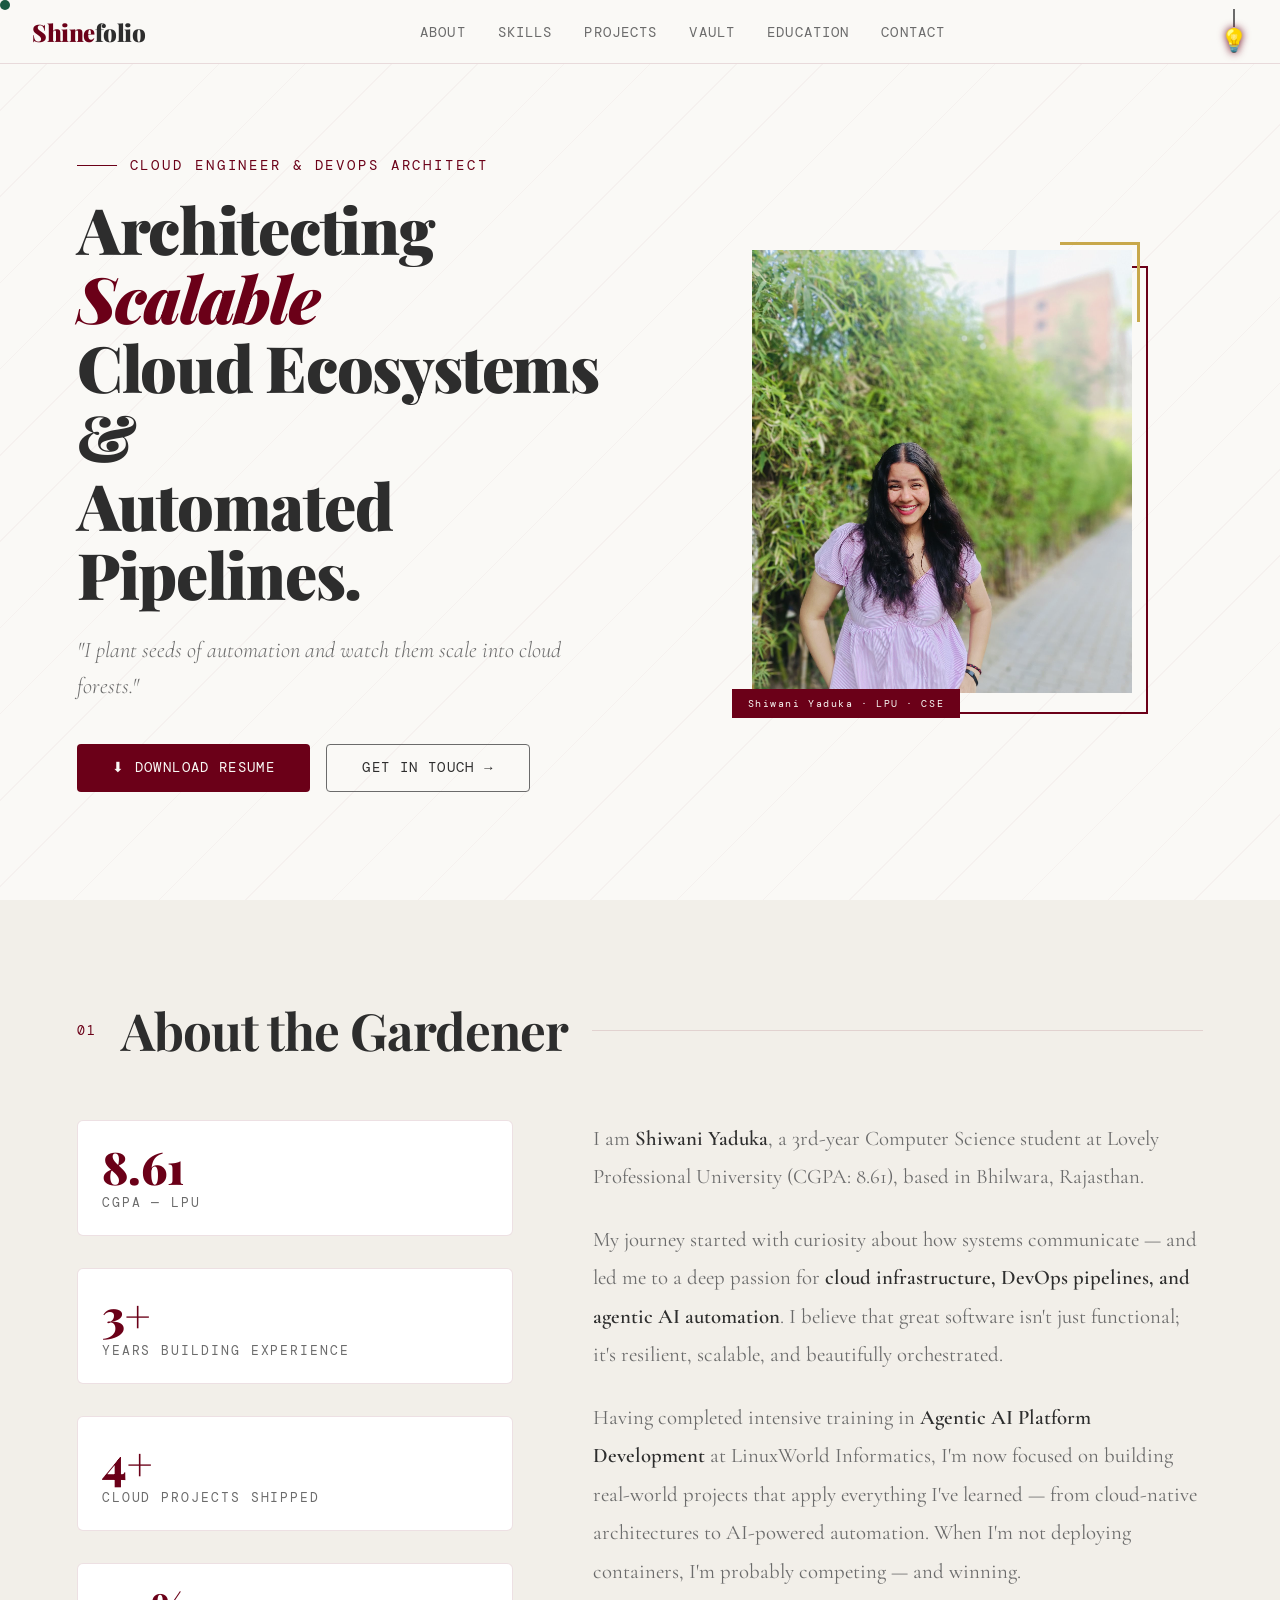
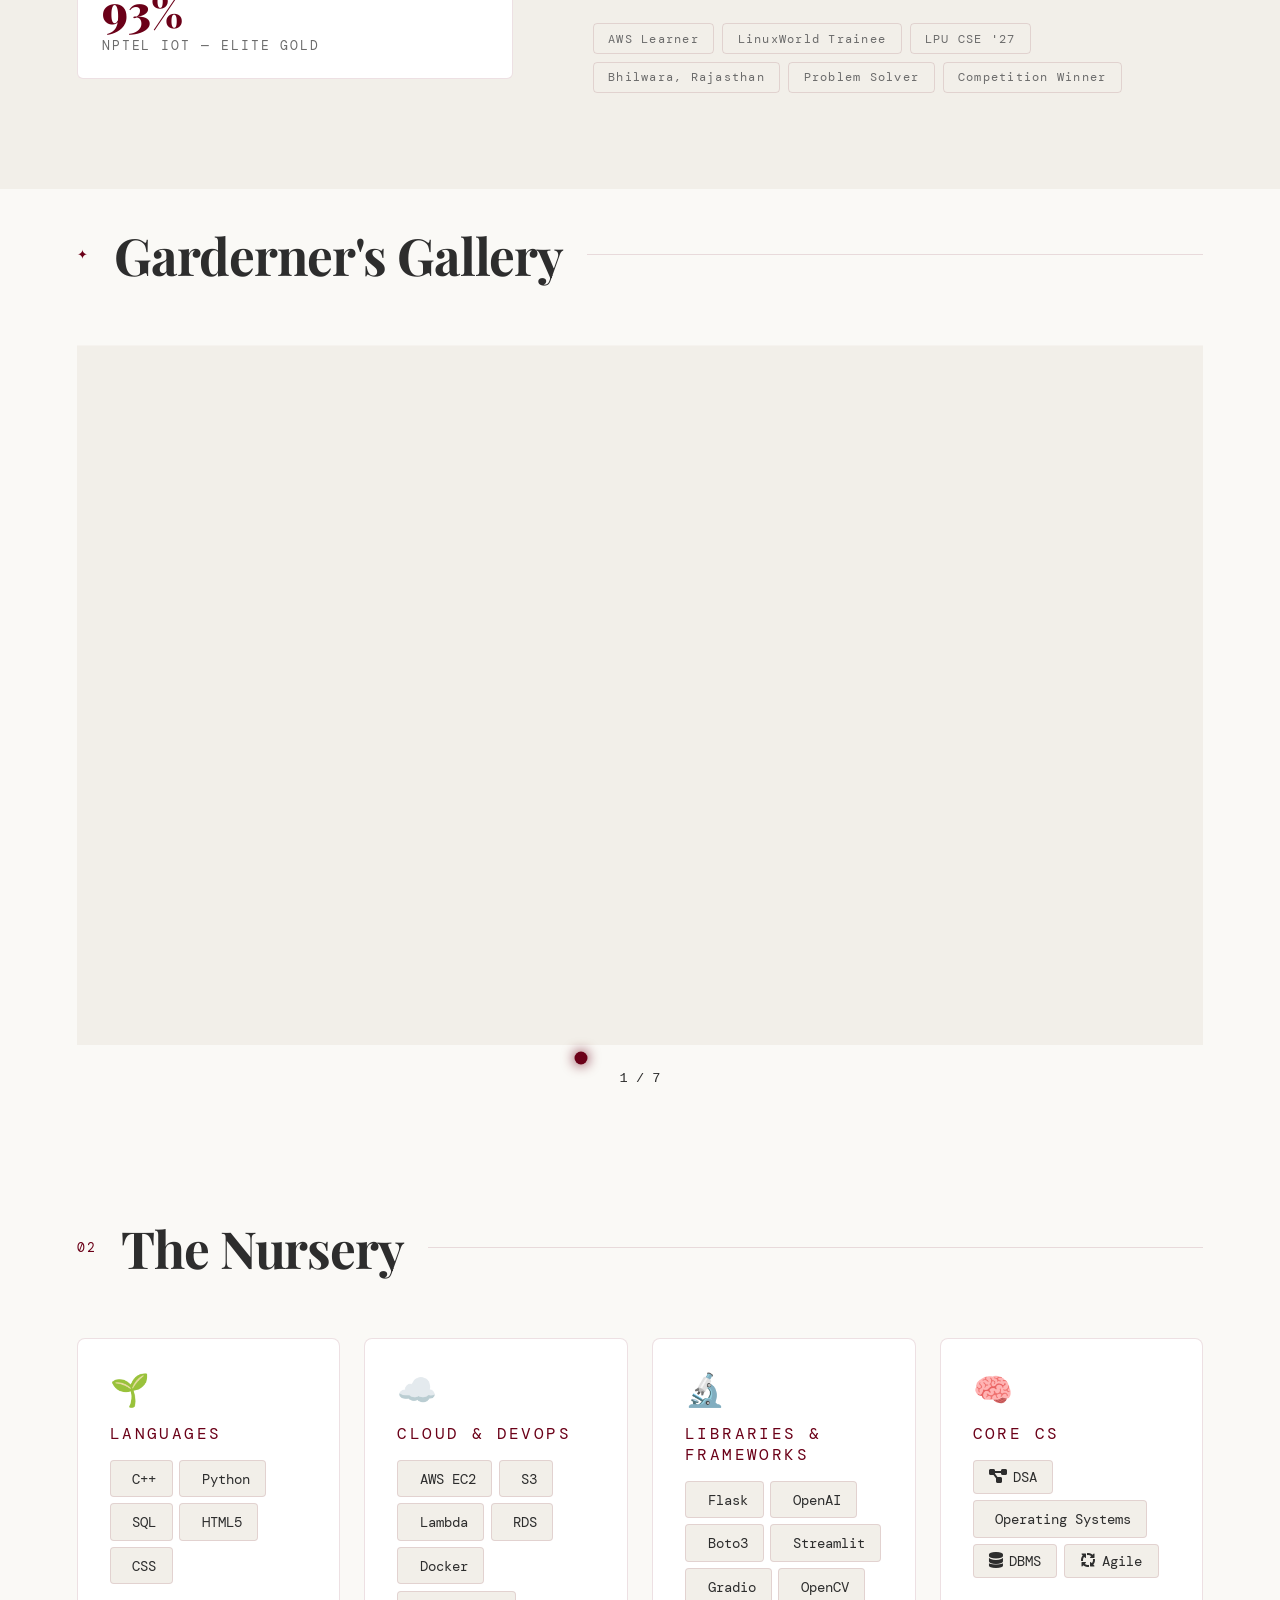
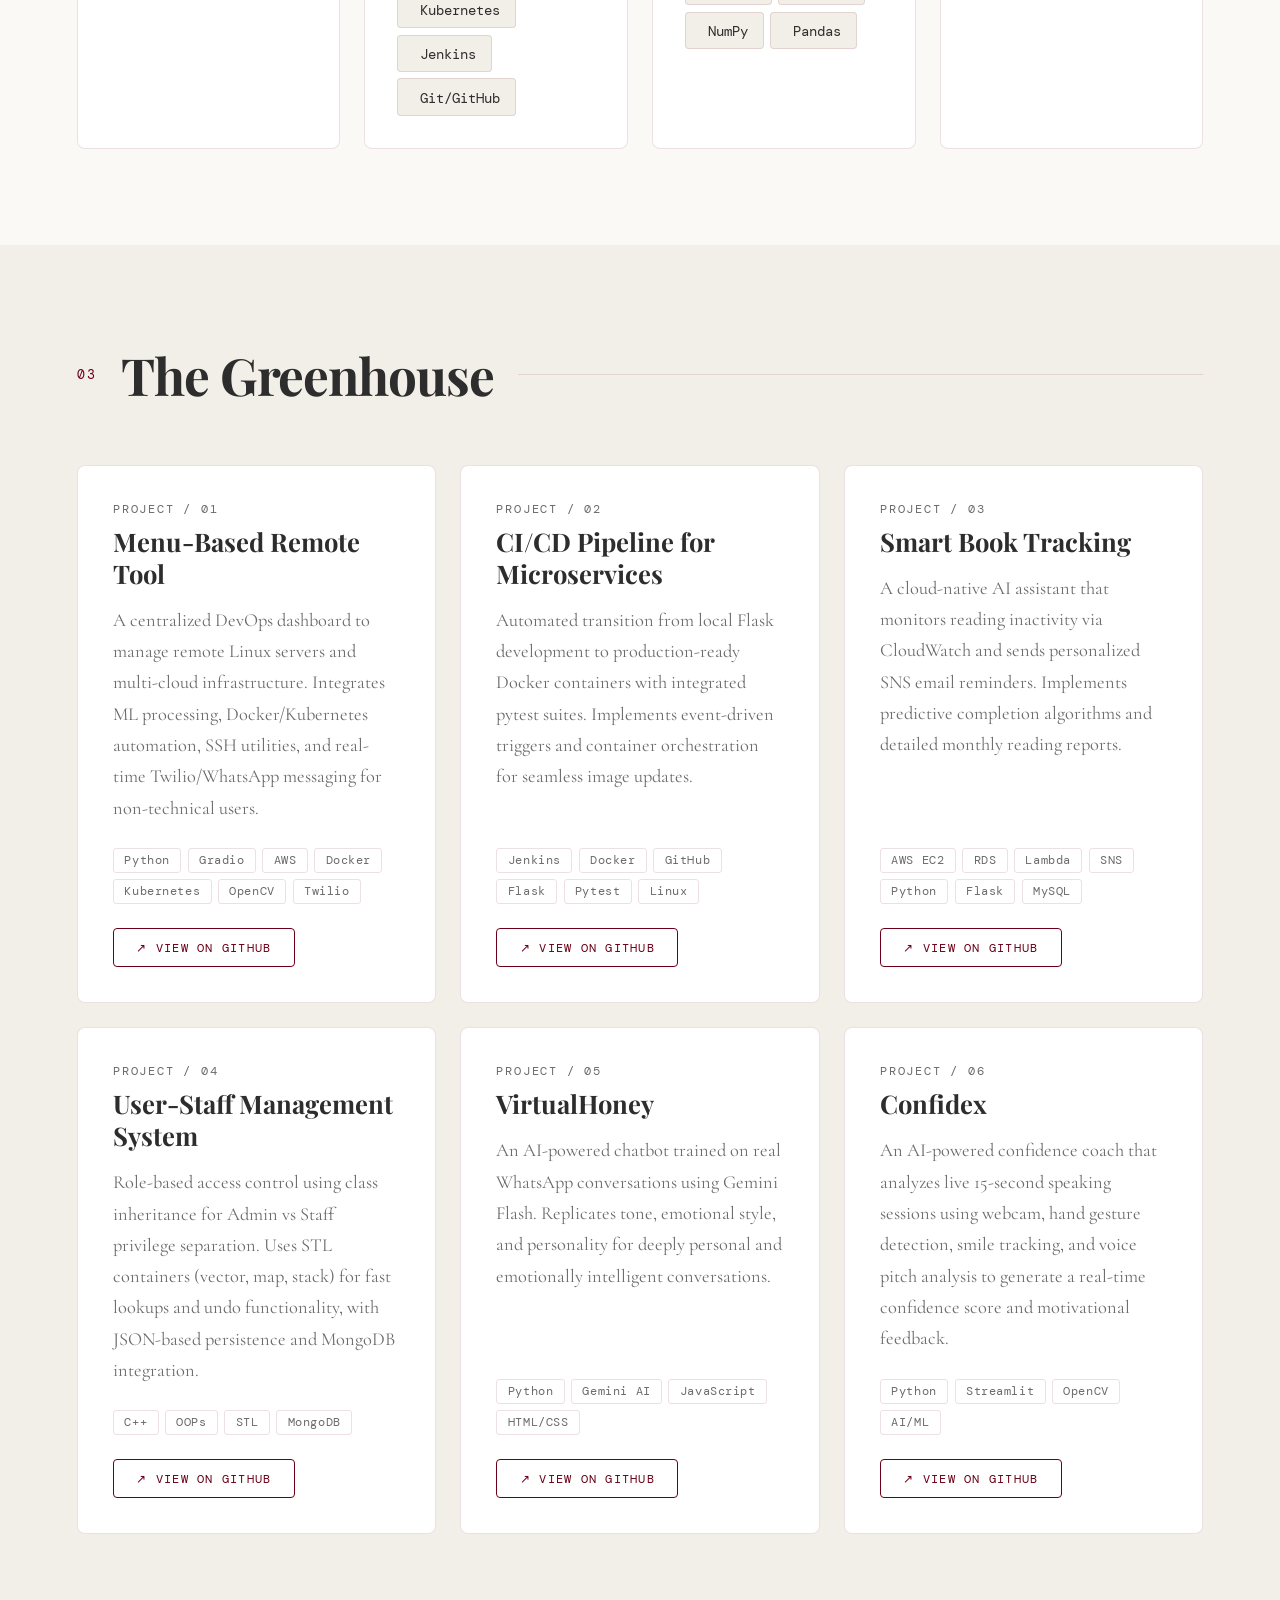
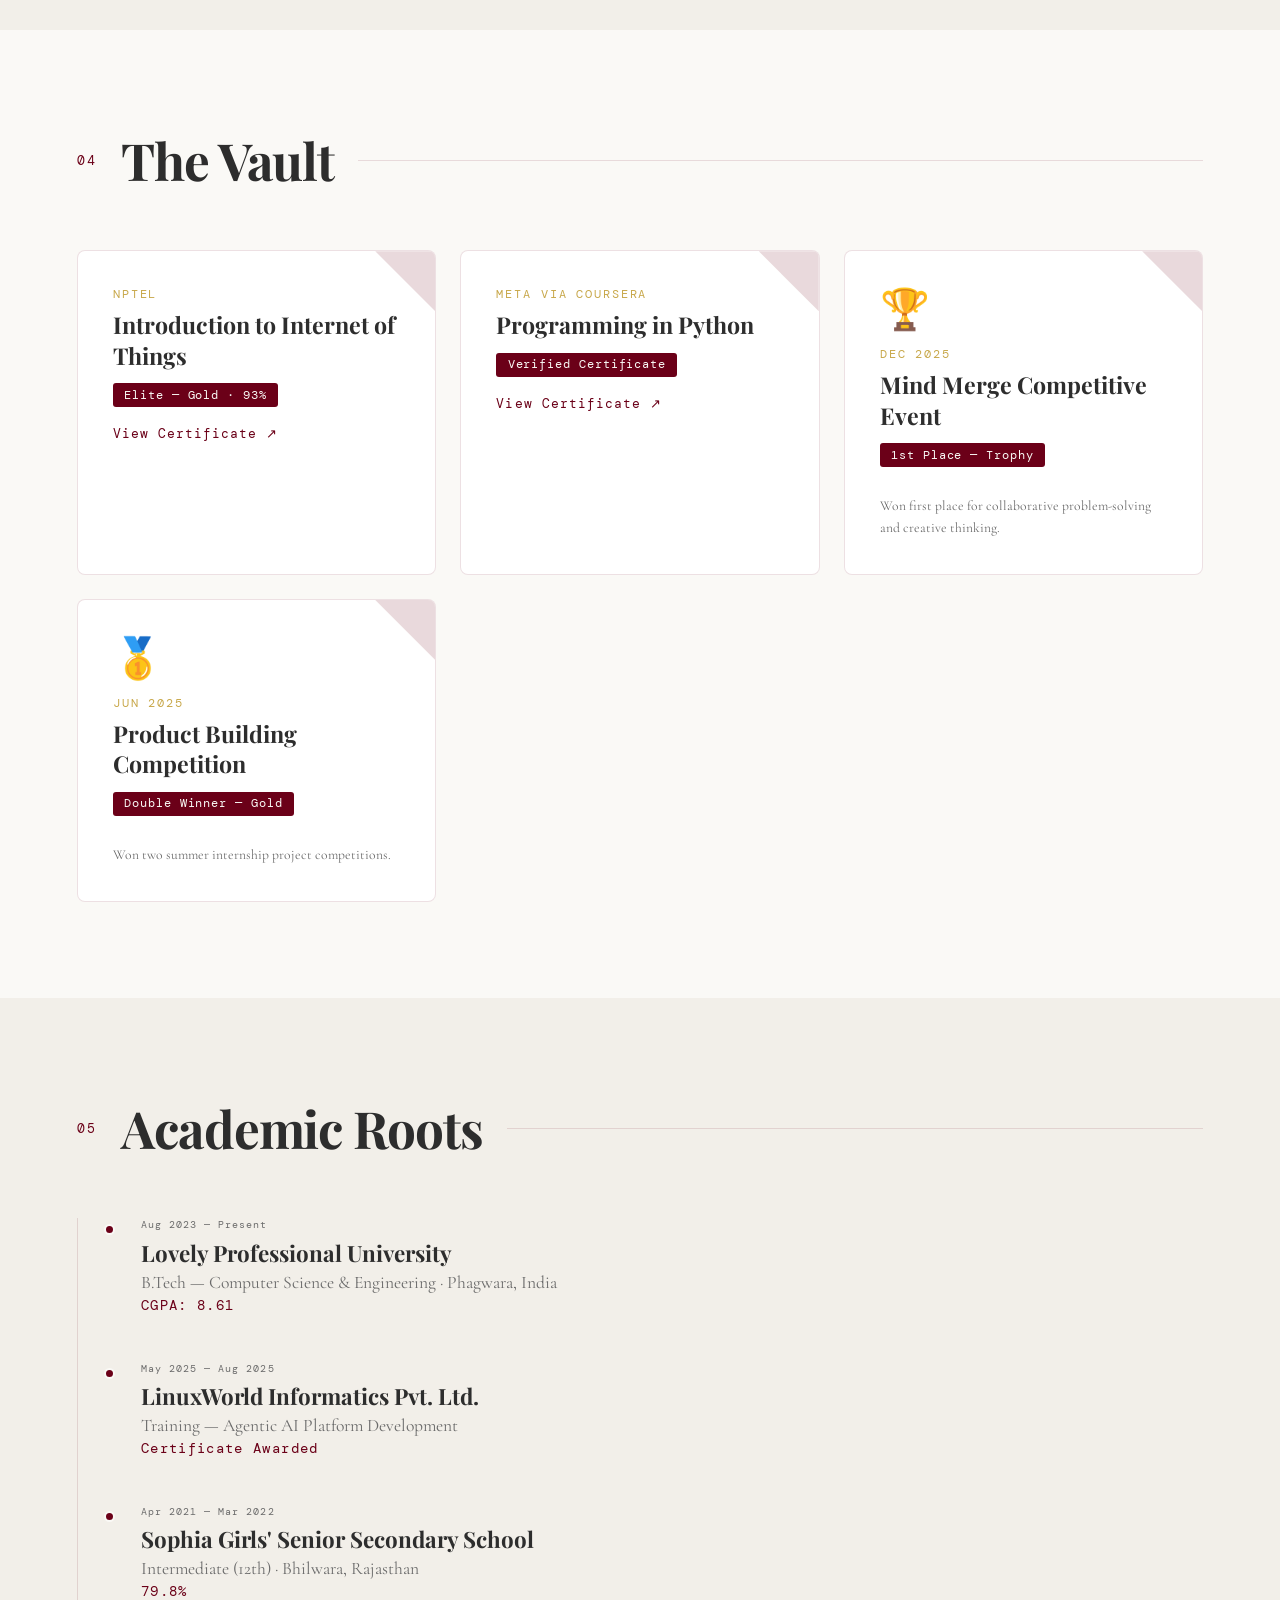
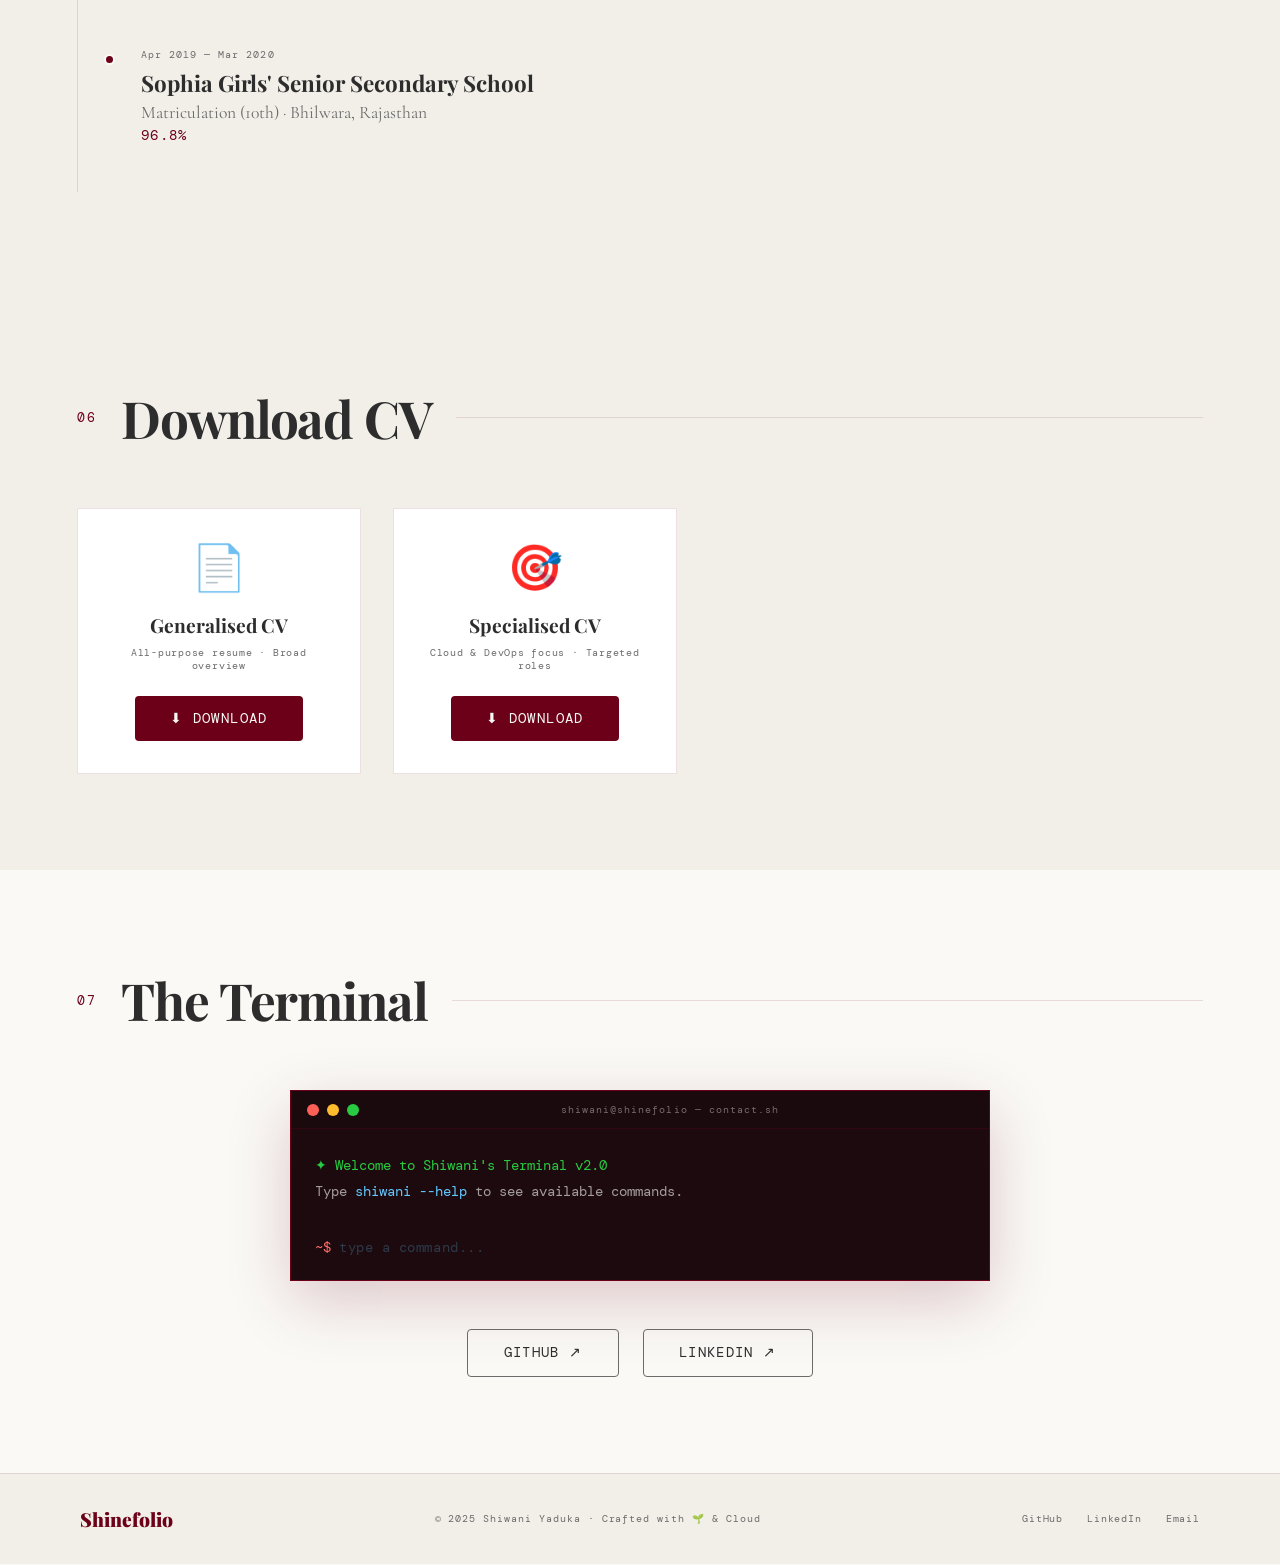
==== commit eefde04f: "Second commit" ====
--- a/shinefolio.html
+++ b/shinefolio.html
@@ -1,531 +1,2586 @@
 <!DOCTYPE html>
 <html lang="en" data-theme="light">
+
 <head>
-<meta charset="UTF-8">
-<meta name="viewport" content="width=device-width, initial-scale=1.0">
-<title>Shinefolio — Shiwani Yaduka</title>
-<link rel="preconnect" href="https://fonts.googleapis.com">
-<link href="https://fonts.googleapis.com/css2?family=Playfair+Display:ital,wght@0,400;0,700;0,900;1,400&family=DM+Mono:wght@300;400;500&family=Cormorant+Garamond:ital,wght@0,300;0,400;1,300&display=swap" rel="stylesheet">
-<style>
-:root {
-  --bg: #FAF9F6; --bg2: #F2EFE9; --text: #2D2D2D; --text-muted: #6B6B6B;
-  --accent: #6B0018; --accent2: #8B1A2A; --emerald: #1A5C45; --emerald2: #0D7A5A;
-  --gold: #C8A84B; --card-bg: #FFFFFF; --card-border: rgba(107,0,24,0.12);
-  --nav-bg: rgba(250,249,246,0.92); --shadow: rgba(107,0,24,0.10);
-  --terminal-bg: #1C0A0E; --terminal-text: #D4AF37;
-}
-[data-theme="dark"] {
-  --bg: #0A0A0A; --bg2: #111111; --text: #F5F5F5; --text-muted: #AAAAAA;
-  --accent: #D4AF37; --accent2: #E8C94A; --emerald: #00FF41; --emerald2: #00CC33;
-  --gold: #D4AF37; --card-bg: #181818; --card-border: rgba(212,175,55,0.15);
-  --nav-bg: rgba(10,10,10,0.94); --shadow: rgba(0,255,65,0.08);
-  --terminal-bg: #050505; --terminal-text: #00FF41;
-}
-*,*::before,*::after{box-sizing:border-box;margin:0;padding:0;}
-html{scroll-behavior:smooth;}
-body{font-family:'Cormorant Garamond',Georgia,serif;background:var(--bg);color:var(--text);transition:background .5s,color .5s;overflow-x:hidden;cursor:none;}
-#cursor-dot{width:10px;height:10px;background:var(--emerald);border-radius:50%;position:fixed;top:0;left:0;pointer-events:none;z-index:9999;transition:transform .1s;mix-blend-mode:multiply;}
-[data-theme="dark"] #cursor-dot{mix-blend-mode:screen;}
-#cursor-trail{position:fixed;top:0;left:0;pointer-events:none;z-index:9998;}
-nav{position:fixed;top:0;left:0;right:0;z-index:100;background:var(--nav-bg);backdrop-filter:blur(12px);border-bottom:1px solid var(--card-border);padding:0 2rem;display:flex;align-items:center;justify-content:space-between;height:64px;transition:background .5s;}
-.nav-logo{font-family:'Playfair Display',serif;font-size:1.5rem;font-weight:900;color:var(--accent);letter-spacing:-.02em;text-decoration:none;}
-.nav-logo span{color:var(--text);}
-.nav-links{display:flex;gap:2rem;list-style:none;}
-.nav-links a{font-family:'DM Mono',monospace;font-size:.72rem;color:var(--text-muted);text-decoration:none;letter-spacing:.08em;text-transform:uppercase;transition:color .3s;}
-.nav-links a:hover{color:var(--accent);}
-.bulb-wrap{display:flex;flex-direction:column;align-items:center;cursor:pointer;user-select:none;}
-.bulb-cord{width:2px;height:18px;background:var(--text-muted);margin:0 auto;transform-origin:top center;transition:transform .2s;}
-.bulb-cord.pulled{animation:pull .35s ease;}
-@keyframes pull{0%{transform:scaleY(1) translateY(0);}40%{transform:scaleY(1.4) translateY(4px);}70%{transform:scaleY(.9) translateY(-1px);}100%{transform:scaleY(1) translateY(0);}}
-.bulb-icon{font-size:1.4rem;filter:drop-shadow(0 0 4px var(--accent));transition:filter .3s;}
-[data-theme="dark"] .bulb-icon{filter:drop-shadow(0 0 8px #FFD700);}
-#home{min-height:100vh;display:grid;grid-template-columns:1fr 1fr;align-items:center;padding:80px 5rem 2rem;gap:4rem;position:relative;overflow:hidden;}
-.hero-bg-lines{position:absolute;inset:0;z-index:0;background-image:repeating-linear-gradient(-45deg,transparent,transparent 60px,rgba(107,0,24,.03) 60px,rgba(107,0,24,.03) 61px);}
-[data-theme="dark"] .hero-bg-lines{background-image:repeating-linear-gradient(-45deg,transparent,transparent 60px,rgba(212,175,55,.04) 60px,rgba(212,175,55,.04) 61px);}
-.hero-content{position:relative;z-index:1;}
-.hero-eyebrow{font-family:'DM Mono',monospace;font-size:.7rem;letter-spacing:.2em;text-transform:uppercase;color:var(--accent);margin-bottom:1.2rem;display:flex;align-items:center;gap:.8rem;}
-.hero-eyebrow::before{content:'';display:inline-block;width:40px;height:1px;background:var(--accent);}
-.hero-title{font-family:'Playfair Display',serif;font-size:clamp(2.2rem,4vw,3.6rem);font-weight:900;line-height:1.08;letter-spacing:-.02em;margin-bottom:1.5rem;color:var(--text);}
-.hero-title .accent{color:var(--accent);font-style:italic;}
-.hero-bio{font-size:1.25rem;font-weight:300;color:var(--text-muted);font-style:italic;line-height:1.6;margin-bottom:2.5rem;max-width:480px;}
-.hero-ctas{display:flex;gap:1rem;flex-wrap:wrap;}
-.btn-primary{display:inline-flex;align-items:center;gap:.5rem;padding:.85rem 2rem;background:var(--accent);color:#FAF9F6;font-family:'DM Mono',monospace;font-size:.75rem;letter-spacing:.1em;text-transform:uppercase;text-decoration:none;border:none;cursor:pointer;position:relative;overflow:hidden;transition:color .35s;}
-.btn-primary::before{content:'';position:absolute;inset:0;background:var(--emerald);transform:scaleX(0);transform-origin:left;transition:transform .35s cubic-bezier(.4,0,.2,1);z-index:0;}
-.btn-primary:hover::before{transform:scaleX(1);}
-.btn-primary span{position:relative;z-index:1;}
-.btn-outline{display:inline-flex;align-items:center;gap:.5rem;padding:.85rem 2rem;background:transparent;color:var(--accent);font-family:'DM Mono',monospace;font-size:.75rem;letter-spacing:.1em;text-transform:uppercase;text-decoration:none;border:1px solid var(--accent);cursor:pointer;transition:background .3s,color .3s;}
-.btn-outline:hover{background:var(--accent);color:#FAF9F6;}
-[data-theme="dark"] .btn-primary{color:#0A0A0A;}
-.hero-photo-wrap{position:relative;z-index:1;display:flex;justify-content:center;}
-.hero-photo-frame{position:relative;width:360px;height:420px;}
-.hero-photo-frame::before{content:'';position:absolute;top:16px;left:16px;right:-16px;bottom:-16px;border:2px solid var(--accent);z-index:0;transition:border-color .5s;}
-.hero-photo-frame::after{content:'';position:absolute;top:-8px;right:-8px;width:80px;height:80px;border-top:3px solid var(--gold);border-right:3px solid var(--gold);z-index:2;}
-.hero-photo{width:100%;height:100%;object-fit:cover;object-position:center top;position:relative;z-index:1;filter:grayscale(10%);transition:filter .5s;}
-.hero-photo:hover{filter:grayscale(0%);}
-.hero-photo-tag{position:absolute;bottom:-20px;left:-20px;background:var(--accent);color:#FAF9F6;font-family:'DM Mono',monospace;font-size:.65rem;letter-spacing:.15em;padding:.5rem 1rem;z-index:3;}
-[data-theme="dark"] .hero-photo-tag{color:#0A0A0A;}
-section{padding:6rem 5rem;position:relative;}
-.section-header{display:flex;align-items:center;gap:1.5rem;margin-bottom:3.5rem;}
-.section-num{font-family:'DM Mono',monospace;font-size:.65rem;color:var(--accent);letter-spacing:.15em;}
-.section-title{font-family:'Playfair Display',serif;font-size:clamp(2rem,3.5vw,2.8rem);font-weight:700;letter-spacing:-.02em;color:var(--text);}
-.section-line{flex:1;height:1px;background:var(--card-border);}
-#about{background:var(--bg2);}
-.about-grid{display:grid;grid-template-columns:1fr 1.4fr;gap:5rem;align-items:start;}
-.about-stats{display:flex;flex-direction:column;gap:2rem;}
-.stat-card{padding:1.5rem;border:1px solid var(--card-border);background:var(--card-bg);transition:border-color .3s,transform .3s;}
-.stat-card:hover{border-color:var(--accent);transform:translateX(6px);}
-.stat-num{font-family:'Playfair Display',serif;font-size:2.5rem;font-weight:900;color:var(--accent);line-height:1;}
-.stat-label{font-family:'DM Mono',monospace;font-size:.65rem;letter-spacing:.15em;text-transform:uppercase;color:var(--text-muted);margin-top:.25rem;}
-.about-text p{font-size:1.15rem;line-height:1.85;color:var(--text-muted);margin-bottom:1.5rem;}
-.about-text p strong{color:var(--text);font-weight:600;}
-.about-tags{display:flex;flex-wrap:wrap;gap:.5rem;margin-top:2rem;}
-.tag{font-family:'DM Mono',monospace;font-size:.65rem;letter-spacing:.1em;padding:.35rem .8rem;border:1px solid var(--card-border);color:var(--text-muted);transition:all .3s;}
-.tag:hover{border-color:var(--accent);color:var(--accent);}
-[data-theme="dark"] .about-text .light-only{display:none;}
-[data-theme="dark"] .about-text .dark-only{display:block;}
-[data-theme="light"] .about-text .dark-only{display:none;}
-[data-theme="light"] .about-text .light-only{display:block;}
-.skills-grid{display:grid;grid-template-columns:repeat(auto-fit,minmax(260px,1fr));gap:1.5rem;}
-.planter-box{background:var(--card-bg);border:1px solid var(--card-border);padding:2rem;position:relative;transition:border-color .3s,box-shadow .3s,transform .3s;overflow:hidden;}
-.planter-box::before{content:'';position:absolute;bottom:0;left:0;right:0;height:3px;background:var(--accent);transform:scaleX(0);transform-origin:left;transition:transform .4s cubic-bezier(.4,0,.2,1);}
-.planter-box:hover::before{transform:scaleX(1);}
-.planter-box:hover{border-color:var(--accent);box-shadow:0 8px 32px var(--shadow);transform:translateY(-4px);}
-.planter-icon{font-size:1.5rem;margin-bottom:.8rem;}
-.planter-title{font-family:'DM Mono',monospace;font-size:.7rem;letter-spacing:.15em;text-transform:uppercase;color:var(--accent);margin-bottom:1rem;}
-.skill-pills{display:flex;flex-wrap:wrap;gap:.4rem;}
-.skill-pill{font-family:'DM Mono',monospace;font-size:.65rem;padding:.3rem .7rem;background:var(--bg2);color:var(--text);border:1px solid var(--card-border);transition:all .25s;}
-.skill-pill:hover{background:var(--accent);color:#FAF9F6;border-color:var(--accent);}
-[data-theme="dark"] .skill-pill:hover{color:#0A0A0A;}
-#projects{background:var(--bg2);}
-.projects-grid{display:grid;grid-template-columns:repeat(auto-fit,minmax(300px,1fr));gap:1.5rem;}
-.project-card{background:var(--card-bg);border:1px solid var(--card-border);padding:2rem;position:relative;transition:border-color .3s,box-shadow .3s,transform .3s;display:flex;flex-direction:column;}
-.project-card:hover{border-color:var(--accent);box-shadow:0 12px 40px var(--shadow);transform:translateY(-6px);}
-.project-num{font-family:'DM Mono',monospace;font-size:.6rem;color:var(--text-muted);letter-spacing:.15em;margin-bottom:.5rem;}
-.project-name{font-family:'Playfair Display',serif;font-size:1.3rem;font-weight:700;color:var(--text);margin-bottom:1rem;line-height:1.25;}
-.project-desc{font-size:.95rem;color:var(--text-muted);line-height:1.7;flex:1;margin-bottom:1.5rem;}
-.project-stack{display:flex;flex-wrap:wrap;gap:.35rem;margin-bottom:1.5rem;}
-.stack-chip{font-family:'DM Mono',monospace;font-size:.58rem;padding:.2rem .55rem;background:transparent;border:1px solid var(--card-border);color:var(--text-muted);letter-spacing:.05em;}
-.btn-github{display:inline-flex;align-items:center;gap:.4rem;padding:.6rem 1.2rem;background:transparent;border:1px solid var(--accent);color:var(--accent);font-family:'DM Mono',monospace;font-size:.65rem;letter-spacing:.1em;text-transform:uppercase;text-decoration:none;transition:all .3s;align-self:flex-start;}
-.btn-github:hover{background:var(--emerald);border-color:var(--emerald);color:#FAF9F6;box-shadow:0 0 16px rgba(0,255,65,.25);}
-[data-theme="dark"] .btn-github:hover{color:#0A0A0A;}
-.vault-grid{display:grid;grid-template-columns:repeat(auto-fit,minmax(280px,1fr));gap:1.5rem;}
-.cred-card{background:var(--card-bg);border:1px solid var(--card-border);padding:2rem;position:relative;transition:all .3s;overflow:hidden;}
-.cred-card::after{content:'';position:absolute;top:0;right:0;width:60px;height:60px;background:var(--accent);clip-path:polygon(100% 0,0 0,100% 100%);opacity:.15;transition:opacity .3s;}
-.cred-card:hover{border-color:var(--gold);box-shadow:0 8px 32px var(--shadow);transform:translateY(-4px);}
-.cred-card:hover::after{opacity:.3;}
-.cred-issuer{font-family:'DM Mono',monospace;font-size:.6rem;letter-spacing:.15em;text-transform:uppercase;color:var(--gold);margin-bottom:.5rem;}
-.cred-name{font-family:'Playfair Display',serif;font-size:1.15rem;font-weight:700;color:var(--text);margin-bottom:.75rem;line-height:1.3;}
-.cred-badge{display:inline-block;font-family:'DM Mono',monospace;font-size:.6rem;padding:.25rem .6rem;background:var(--accent);color:#FAF9F6;letter-spacing:.08em;margin-bottom:1rem;}
-[data-theme="dark"] .cred-badge{color:#0A0A0A;}
-.cred-link{font-family:'DM Mono',monospace;font-size:.65rem;color:var(--accent);text-decoration:none;letter-spacing:.08em;display:inline-flex;align-items:center;gap:.4rem;border-bottom:1px solid transparent;transition:border-color .3s;}
-.cred-link:hover{border-color:var(--accent);}
-.trophy-icon{font-size:2rem;margin-bottom:.75rem;}
-#education{background:var(--bg2);}
-.edu-timeline{position:relative;padding-left:2rem;}
-.edu-timeline::before{content:'';position:absolute;left:0;top:0;bottom:0;width:1px;background:var(--card-border);}
-.edu-item{position:relative;padding:0 0 3rem 2rem;}
-.edu-item::before{content:'';position:absolute;left:-5px;top:6px;width:11px;height:11px;border-radius:50%;background:var(--accent);border:2px solid var(--bg);}
-.edu-date{font-family:'DM Mono',monospace;font-size:.65rem;color:var(--text-muted);letter-spacing:.1em;margin-bottom:.4rem;}
-.edu-school{font-family:'Playfair Display',serif;font-size:1.3rem;font-weight:700;color:var(--text);margin-bottom:.25rem;}
-.edu-degree{font-size:1rem;color:var(--text-muted);margin-bottom:.25rem;}
-.edu-score{font-family:'DM Mono',monospace;font-size:.7rem;color:var(--accent);letter-spacing:.1em;}
-.cv-download-grid{display:grid;grid-template-columns:1fr 1fr;gap:2rem;max-width:600px;}
-.cv-card{background:var(--card-bg);border:1px solid var(--card-border);padding:2rem;text-align:center;transition:all .3s;}
-.cv-card:hover{border-color:var(--accent);transform:translateY(-4px);}
-.cv-icon{font-size:2.5rem;margin-bottom:1rem;}
-.cv-title{font-family:'Playfair Display',serif;font-size:1.1rem;font-weight:700;margin-bottom:.5rem;color:var(--text);}
-.cv-desc{font-family:'DM Mono',monospace;font-size:.6rem;color:var(--text-muted);letter-spacing:.08em;margin-bottom:1.5rem;}
-#contact{background:var(--bg);}
-.terminal-wrap{max-width:700px;margin:0 auto;}
-.terminal-window{background:var(--terminal-bg);border:1px solid var(--accent);overflow:hidden;box-shadow:0 20px 60px rgba(107,0,24,.2);}
-[data-theme="dark"] .terminal-window{box-shadow:0 20px 60px rgba(0,255,65,.08);}
-.terminal-bar{background:#1A0A0E;padding:.75rem 1rem;display:flex;align-items:center;gap:.5rem;border-bottom:1px solid rgba(107,0,24,.3);}
-.dot{width:12px;height:12px;border-radius:50%;}
-.dot-r{background:#FF5F57;} .dot-y{background:#FFBD2E;} .dot-g{background:#28CA41;}
-.terminal-title{font-family:'DM Mono',monospace;font-size:.65rem;color:rgba(255,255,255,.4);letter-spacing:.1em;margin:0 auto;}
-.terminal-body{padding:1.5rem;font-family:'DM Mono',monospace;font-size:.8rem;}
-.t-line{color:var(--terminal-text);line-height:2;}
-.t-prompt{color:#FF6B6B;} .t-cmd{color:#64C8FF;} .t-out{color:rgba(255,255,255,.6);}
-.contact-form{margin-top:1.5rem;}
-.form-group{margin-bottom:1rem;}
-.form-label{font-family:'DM Mono',monospace;font-size:.65rem;color:var(--terminal-text);display:block;margin-bottom:.4rem;letter-spacing:.1em;}
-.form-input,.form-textarea{width:100%;background:rgba(255,255,255,.05);border:1px solid rgba(107,0,24,.4);color:#F5F5F5;font-family:'DM Mono',monospace;font-size:.8rem;padding:.6rem .8rem;outline:none;transition:border-color .3s;}
-[data-theme="dark"] .form-input,[data-theme="dark"] .form-textarea{border-color:rgba(0,255,65,.3);}
-.form-input:focus,.form-textarea:focus{border-color:var(--terminal-text);}
-.form-textarea{resize:vertical;min-height:100px;}
-.btn-send{font-family:'DM Mono',monospace;font-size:.7rem;letter-spacing:.12em;text-transform:uppercase;padding:.7rem 1.8rem;background:var(--accent);color:#FAF9F6;border:none;cursor:pointer;transition:all .3s;}
-.btn-send:hover{background:var(--emerald);}
-[data-theme="dark"] .btn-send{color:#0A0A0A;background:var(--terminal-text);}
-[data-theme="dark"] .btn-send:hover{background:var(--emerald);color:#0A0A0A;}
-.form-status{font-family:'DM Mono',monospace;font-size:.7rem;margin-top:.8rem;color:var(--terminal-text);display:none;}
-footer{background:var(--bg2);border-top:1px solid var(--card-border);padding:2rem 5rem;display:flex;align-items:center;justify-content:space-between;}
-.footer-logo{font-family:'Playfair Display',serif;font-size:1.2rem;font-weight:900;color:var(--accent);}
-.footer-copy{font-family:'DM Mono',monospace;font-size:.6rem;color:var(--text-muted);letter-spacing:.1em;}
-.footer-links{display:flex;gap:1.5rem;}
-.footer-links a{font-family:'DM Mono',monospace;font-size:.65rem;color:var(--text-muted);text-decoration:none;letter-spacing:.08em;transition:color .3s;}
-.footer-links a:hover{color:var(--accent);}
-.reveal{opacity:0;transform:translateY(30px);transition:opacity .7s ease,transform .7s ease;}
-.reveal.visible{opacity:1;transform:translateY(0);}
-@media(max-width:768px){
-  #home{grid-template-columns:1fr;padding:100px 1.5rem 3rem;}
-  .hero-photo-wrap{order:-1;}
-  .hero-photo-frame{width:260px;height:300px;}
-  section{padding:4rem 1.5rem;}
-  nav{padding:0 1.2rem;}
-  .nav-links{display:none;}
-  .about-grid{grid-template-columns:1fr;gap:3rem;}
-  .cv-download-grid{grid-template-columns:1fr;}
-  footer{flex-direction:column;gap:1rem;padding:2rem 1.5rem;text-align:center;}
-}
-</style>
+  <meta charset="UTF-8">
+  <meta name="viewport" content="width=device-width, initial-scale=1.0">
+  <title>Shinefolio — Shiwani Yaduka</title>
+  <link rel="preconnect" href="https://fonts.googleapis.com">
+  <link
+    href="https://fonts.googleapis.com/css2?family=Playfair+Display:ital,wght@0,400;0,700;0,900;1,400&family=DM+Mono:wght@300;400;500&family=Cormorant+Garamond:ital,wght@0,300;0,400;1,300&display=swap"
+    rel="stylesheet">
+  <!-- Font Awesome 6 for richer icons -->
+  <link rel="stylesheet" href="https://cdnjs.cloudflare.com/ajax/libs/font-awesome/6.5.1/css/all.min.css">
+  <!-- Devicon for real tech brand logos -->
+  <link rel="stylesheet" href="https://cdn.jsdelivr.net/gh/devicons/devicon@v2.16.0/devicon.min.css">
+  <style>
+    :root {
+      --bg: #FAF9F6;
+      --bg2: #F2EFE9;
+      --text: #2D2D2D;
+      --text-muted: #6B6B6B;
+      --accent: #6B0018;
+      --accent2: #8B1A2A;
+      --emerald: #1A5C45;
+      --emerald2: #0D7A5A;
+      --gold: #C8A84B;
+      --card-bg: #FFFFFF;
+      --card-border: rgba(107, 0, 24, 0.12);
+      --nav-bg: rgba(250, 249, 246, 0.92);
+      --shadow: rgba(107, 0, 24, 0.10);
+      --terminal-bg: #1C0A0E;
+      --terminal-text: #D4AF37;
+    }
+
+    [data-theme="dark"] {
+      --bg: #0A0A0A;
+      --bg2: #111111;
+      --text: #F5F5F5;
+      --text-muted: #AAAAAA;
+      --accent: #D4AF37;
+      --accent2: #E8C94A;
+      --emerald: #00FF41;
+      --emerald2: #00CC33;
+      --gold: #D4AF37;
+      --card-bg: #181818;
+      --card-border: rgba(212, 175, 55, 0.15);
+      --nav-bg: rgba(10, 10, 10, 0.94);
+      --shadow: rgba(0, 255, 65, 0.08);
+      --terminal-bg: #050505;
+      --terminal-text: #00FF41;
+    }
+
+    *,
+    *::before,
+    *::after {
+      box-sizing: border-box;
+      margin: 0;
+      padding: 0;
+    }
+
+    html {
+      scroll-behavior: smooth;
+    }
+
+    body {
+      font-family: 'Cormorant Garamond', Georgia, serif;
+      background: var(--bg);
+      color: var(--text);
+      transition: background .5s, color .5s;
+      overflow-x: hidden;
+      cursor: none;
+    }
+
+    #cursor-dot {
+      width: 10px;
+      height: 10px;
+      background: var(--emerald);
+      border-radius: 50%;
+      position: fixed;
+      top: 0;
+      left: 0;
+      pointer-events: none;
+      z-index: 9999;
+      transition: transform .1s;
+      mix-blend-mode: multiply;
+    }
+
+    [data-theme="dark"] #cursor-dot {
+      mix-blend-mode: screen;
+    }
+
+    #cursor-trail {
+      position: fixed;
+      top: 0;
+      left: 0;
+      pointer-events: none;
+      z-index: 9998;
+    }
+
+    nav {
+      position: fixed;
+      top: 0;
+      left: 0;
+      right: 0;
+      z-index: 100;
+      background: var(--nav-bg);
+      backdrop-filter: blur(12px);
+      border-bottom: 1px solid var(--card-border);
+      padding: 0 2rem;
+      display: flex;
+      align-items: center;
+      justify-content: space-between;
+      height: 64px;
+      transition: background .5s;
+    }
+
+    .nav-logo {
+      font-family: 'Playfair Display', serif;
+      font-size: 1.5rem;
+      font-weight: 900;
+      color: var(--accent);
+      letter-spacing: -.02em;
+      text-decoration: none;
+    }
+
+    .nav-logo span {
+      color: var(--text);
+    }
+
+    .nav-links {
+      display: flex;
+      gap: 2rem;
+      list-style: none;
+    }
+
+    .nav-links a {
+      font-family: 'DM Mono', monospace;
+      font-size: .88rem;
+      color: var(--text-muted);
+      text-decoration: none;
+      letter-spacing: .08em;
+      text-transform: uppercase;
+      transition: color .3s, transform .3s;
+      position: relative;
+    }
+
+    .nav-links a::after {
+      content: '';
+      position: absolute;
+      bottom: -4px;
+      left: 0;
+      width: 0;
+      height: 2px;
+      background: var(--accent);
+      transition: width .35s cubic-bezier(.4, 0, .2, 1);
+    }
+
+    .nav-links a:hover::after {
+      width: 100%;
+    }
+
+    .nav-links a:hover {
+      color: var(--accent);
+    }
+
+    .bulb-wrap {
+      display: flex;
+      flex-direction: column;
+      align-items: center;
+      cursor: pointer;
+      user-select: none;
+    }
+
+    .bulb-cord {
+      width: 2px;
+      height: 18px;
+      background: var(--text-muted);
+      margin: 0 auto;
+      transform-origin: top center;
+      transition: transform .2s;
+    }
+
+    .bulb-cord.pulled {
+      animation: pull .35s ease;
+    }
+
+    @keyframes pull {
+      0% {
+        transform: scaleY(1) translateY(0);
+      }
+
+      40% {
+        transform: scaleY(1.4) translateY(4px);
+      }
+
+      70% {
+        transform: scaleY(.9) translateY(-1px);
+      }
+
+      100% {
+        transform: scaleY(1) translateY(0);
+      }
+    }
+
+    .bulb-icon {
+      font-size: 1.4rem;
+      filter: drop-shadow(0 0 4px var(--accent));
+      transition: filter .3s;
+    }
+
+    [data-theme="dark"] .bulb-icon {
+      filter: drop-shadow(0 0 8px #FFD700);
+    }
+
+    #home {
+      min-height: 100vh;
+      display: grid;
+      grid-template-columns: 1fr 1fr;
+      align-items: center;
+      padding: 80px 6% 2rem;
+      gap: 5rem;
+      position: relative;
+      overflow: hidden;
+      max-width: 1600px;
+      margin: 0 auto;
+    }
+
+    .hero-bg-lines {
+      position: absolute;
+      inset: 0;
+      z-index: 0;
+      background-image: repeating-linear-gradient(-45deg, transparent, transparent 60px, rgba(107, 0, 24, .03) 60px, rgba(107, 0, 24, .03) 61px);
+    }
+
+    [data-theme="dark"] .hero-bg-lines {
+      background-image: repeating-linear-gradient(-45deg, transparent, transparent 60px, rgba(212, 175, 55, .04) 60px, rgba(212, 175, 55, .04) 61px);
+    }
+
+    .hero-content {
+      position: relative;
+      z-index: 1;
+    }
+
+    .hero-eyebrow {
+      font-family: 'DM Mono', monospace;
+      font-size: .9rem;
+      letter-spacing: .2em;
+      text-transform: uppercase;
+      color: var(--accent);
+      margin-bottom: 1.2rem;
+      display: flex;
+      align-items: center;
+      gap: .8rem;
+    }
+
+    .hero-eyebrow::before {
+      content: '';
+      display: inline-block;
+      width: 40px;
+      height: 1px;
+      background: var(--accent);
+    }
+
+    .hero-title {
+      font-family: 'Playfair Display', serif;
+      font-size: clamp(2.6rem, 5vw, 4.2rem);
+      font-weight: 900;
+      line-height: 1.08;
+      letter-spacing: -.02em;
+      margin-bottom: 1.5rem;
+      color: var(--text);
+    }
+
+    .hero-title .accent {
+      color: var(--accent);
+      font-style: italic;
+    }
+
+    .hero-bio {
+      font-size: 1.4rem;
+      font-weight: 300;
+      color: var(--text-muted);
+      font-style: italic;
+      line-height: 1.6;
+      margin-bottom: 2.5rem;
+      max-width: 550px;
+    }
+
+    .hero-ctas {
+      display: flex;
+      gap: 1rem;
+      flex-wrap: wrap;
+    }
+
+    .btn-primary {
+      display: inline-flex;
+      align-items: center;
+      gap: .5rem;
+      padding: .9rem 2.2rem;
+      background: var(--accent);
+      color: #FAF9F6;
+      font-family: 'DM Mono', monospace;
+      font-size: .85rem;
+      letter-spacing: .1em;
+      text-transform: uppercase;
+      text-decoration: none;
+      border: none;
+      cursor: pointer;
+      position: relative;
+      overflow: hidden;
+      transition: color .35s, box-shadow .4s, transform .3s;
+      border-radius: 4px;
+    }
+
+    .btn-primary:hover {
+      box-shadow: 0 8px 30px rgba(107, 0, 24, .25);
+      transform: translateY(-2px);
+    }
+
+    .btn-primary::before {
+      content: '';
+      position: absolute;
+      inset: 0;
+      background: var(--emerald);
+      transform: scaleX(0);
+      transform-origin: left;
+      transition: transform .35s cubic-bezier(.4, 0, .2, 1);
+      z-index: 0;
+    }
+
+    .btn-primary:hover::before {
+      transform: scaleX(1);
+    }
+
+    .btn-primary span {
+      position: relative;
+      z-index: 1;
+    }
+
+    .btn-primary::after {
+      content: '';
+      position: absolute;
+      top: 0;
+      left: -100%;
+      width: 100%;
+      height: 100%;
+      background: linear-gradient(90deg, transparent, rgba(255, 255, 255, .08), transparent);
+      transition: left .5s ease;
+      z-index: 1;
+    }
+
+    .btn-primary:hover::after {
+      left: 100%;
+    }
+
+    .btn-outline {
+      display: inline-flex;
+      align-items: center;
+      gap: .5rem;
+      padding: .9rem 2.2rem;
+      border: 1px solid var(--text-muted);
+      color: var(--text);
+      font-family: 'DM Mono', monospace;
+      font-size: .85rem;
+      letter-spacing: .1em;
+      text-transform: uppercase;
+      text-decoration: none;
+      transition: all .4s cubic-bezier(.22, 1, .36, 1);
+      border-radius: 4px;
+      position: relative;
+      overflow: hidden;
+    }
+
+    .btn-outline::before {
+      content: '';
+      position: absolute;
+      top: 0;
+      left: -100%;
+      width: 100%;
+      height: 100%;
+      background: linear-gradient(90deg, transparent, rgba(255, 255, 255, .08), transparent);
+      transition: left .5s ease;
+    }
+
+    .btn-outline:hover::before {
+      left: 100%;
+    }
+
+    .btn-outline:hover {
+      background: var(--accent);
+      color: #FAF9F6;
+    }
+
+    [data-theme="dark"] .btn-primary {
+      color: #0A0A0A;
+    }
+
+    .hero-photo-wrap {
+      position: relative;
+      z-index: 1;
+      display: flex;
+      justify-content: center;
+      align-items: center;
+    }
+
+    .hero-photo-frame {
+      position: relative;
+      width: min(380px, 85%);
+      aspect-ratio: 6/7;
+    }
+
+    .hero-photo-frame::before {
+      content: '';
+      position: absolute;
+      top: 16px;
+      left: 16px;
+      right: -16px;
+      bottom: -16px;
+      border: 2px solid var(--accent);
+      z-index: 0;
+      transition: border-color .5s;
+    }
+
+    .hero-photo-frame::after {
+      content: '';
+      position: absolute;
+      top: -8px;
+      right: -8px;
+      width: 80px;
+      height: 80px;
+      border-top: 3px solid var(--gold);
+      border-right: 3px solid var(--gold);
+      z-index: 2;
+    }
+
+    .hero-photo {
+      width: 100%;
+      height: 100%;
+      object-fit: cover;
+      object-position: center top;
+      position: relative;
+      z-index: 1;
+      filter: grayscale(10%);
+      transition: filter .5s;
+    }
+
+    .hero-photo:hover {
+      filter: grayscale(0%);
+    }
+
+    .hero-photo-tag {
+      position: absolute;
+      bottom: -20px;
+      left: -20px;
+      background: var(--accent);
+      color: #FAF9F6;
+      font-family: 'DM Mono', monospace;
+      font-size: .65rem;
+      letter-spacing: .15em;
+      padding: .5rem 1rem;
+      z-index: 3;
+    }
+
+    [data-theme="dark"] .hero-photo-tag {
+      color: #0A0A0A;
+    }
+
+    section {
+      padding: 6rem 6%;
+      position: relative;
+      max-width: 1600px;
+      margin: 0 auto;
+    }
+
+    .section-header {
+      display: flex;
+      align-items: center;
+      gap: 1.5rem;
+      margin-bottom: 3.5rem;
+    }
+
+    .section-num {
+      font-family: 'DM Mono', monospace;
+      font-size: .8rem;
+      color: var(--accent);
+      letter-spacing: .15em;
+    }
+
+    .section-title {
+      font-family: 'Playfair Display', serif;
+      font-size: clamp(2.4rem, 4vw, 3.4rem);
+      font-weight: 700;
+      letter-spacing: -.02em;
+      color: var(--text);
+    }
+
+    .section-line {
+      flex: 1;
+      height: 1px;
+      background: var(--card-border);
+    }
+
+    #about {
+      background: var(--bg2);
+    }
+
+    .about-grid {
+      display: grid;
+      grid-template-columns: 1fr 1.4fr;
+      gap: 5rem;
+      align-items: start;
+    }
+
+    .about-stats {
+      display: flex;
+      flex-direction: column;
+      gap: 2rem;
+    }
+
+    .stat-card {
+      padding: 1.5rem;
+      border: 1px solid var(--card-border);
+      background: var(--card-bg);
+      transition: border-color .4s, transform .4s cubic-bezier(.22, 1, .36, 1), box-shadow .4s;
+      position: relative;
+      overflow: hidden;
+      border-radius: 6px;
+    }
+
+    .stat-card::before {
+      content: '';
+      position: absolute;
+      left: 0;
+      top: 0;
+      width: 4px;
+      height: 100%;
+      background: var(--accent);
+      transform: scaleY(0);
+      transform-origin: bottom;
+      transition: transform .5s cubic-bezier(.22, 1, .36, 1);
+    }
+
+    .stat-card:hover::before {
+      transform: scaleY(1);
+    }
+
+    .stat-card:hover {
+      border-color: var(--accent);
+      transform: translateX(8px);
+      box-shadow: 0 8px 30px var(--shadow);
+    }
+
+    .stat-num {
+      font-family: 'Playfair Display', serif;
+      font-size: 2.8rem;
+      font-weight: 900;
+      color: var(--accent);
+      line-height: 1;
+    }
+
+    .stat-label {
+      font-family: 'DM Mono', monospace;
+      font-size: .8rem;
+      letter-spacing: .15em;
+      text-transform: uppercase;
+      color: var(--text-muted);
+      margin-top: .25rem;
+    }
+
+    .about-text p {
+      font-size: 1.3rem;
+      line-height: 1.85;
+      color: var(--text-muted);
+      margin-bottom: 1.5rem;
+    }
+
+    .about-text p strong {
+      color: var(--text);
+      font-weight: 600;
+    }
+
+    .about-tags {
+      display: flex;
+      flex-wrap: wrap;
+      gap: .5rem;
+      margin-top: 2rem;
+    }
+
+    .tag {
+      font-family: 'DM Mono', monospace;
+      font-size: .78rem;
+      letter-spacing: .1em;
+      padding: .4rem .9rem;
+      border: 1px solid var(--card-border);
+      color: var(--text-muted);
+      transition: all .4s cubic-bezier(.22, 1, .36, 1);
+      border-radius: 4px;
+      cursor: pointer;
+    }
+
+    .tag:hover {
+      border-color: var(--accent);
+      color: var(--accent);
+      transform: translateY(-3px);
+      box-shadow: 0 6px 20px var(--shadow);
+    }
+
+    [data-theme="dark"] .about-text .light-only {
+      display: none;
+    }
+
+    [data-theme="dark"] .about-text .dark-only {
+      display: block;
+    }
+
+    [data-theme="light"] .about-text .dark-only {
+      display: none;
+    }
+
+    [data-theme="light"] .about-text .light-only {
+      display: block;
+    }
+
+    .skills-grid {
+      display: grid;
+      grid-template-columns: repeat(auto-fit, minmax(260px, 1fr));
+      gap: 1.5rem;
+    }
+
+    .planter-box {
+      background: var(--card-bg);
+      border: 1px solid var(--card-border);
+      padding: 2rem;
+      position: relative;
+      transition: border-color .4s, box-shadow .4s, transform .4s cubic-bezier(.22, 1, .36, 1);
+      overflow: hidden;
+      border-radius: 8px;
+    }
+
+    .planter-box::before {
+      content: '';
+      position: absolute;
+      bottom: 0;
+      left: 0;
+      right: 0;
+      height: 3px;
+      background: linear-gradient(90deg, var(--accent), var(--emerald), var(--accent));
+      background-size: 200% 100%;
+      transform: scaleX(0);
+      transform-origin: left;
+      transition: transform .4s cubic-bezier(.4, 0, .2, 1);
+    }
+
+    .planter-box:hover::before {
+      transform: scaleX(1);
+      animation: gradientSweep 2s linear infinite;
+    }
+
+    @keyframes gradientSweep {
+      0% {
+        background-position: 0% 50%;
+      }
+
+      100% {
+        background-position: 200% 50%;
+      }
+    }
+
+    .planter-box:hover {
+      border-color: var(--accent);
+      box-shadow: 0 12px 40px var(--shadow), 0 0 30px rgba(107, 0, 24, .06);
+      transform: translateY(-8px) scale(1.02);
+    }
+
+    .planter-box:hover .planter-icon {
+      transform: scale(1.25);
+      transition: transform .5s cubic-bezier(.22, 1, .36, 1);
+    }
+
+    .planter-icon {
+      font-size: 2rem;
+      margin-bottom: .8rem;
+      transition: transform .5s cubic-bezier(.22, 1, .36, 1);
+      display: inline-block;
+    }
+
+    .planter-title {
+      font-family: 'DM Mono', monospace;
+      font-size: 1rem;
+      letter-spacing: .15em;
+      text-transform: uppercase;
+      color: var(--accent);
+      margin-bottom: 1rem;
+    }
+
+    .skill-pills {
+      display: flex;
+      flex-wrap: wrap;
+      gap: .4rem;
+    }
+
+    .skill-pill {
+      font-family: 'DM Mono', monospace;
+      font-size: .85rem;
+      padding: .45rem .95rem;
+      background: var(--bg2);
+      color: var(--text);
+      border: 1px solid var(--card-border);
+      transition: all .35s cubic-bezier(.22, 1, .36, 1);
+      cursor: pointer;
+      position: relative;
+      overflow: hidden;
+      border-radius: 4px;
+    }
+
+    .skill-pill::after {
+      content: '';
+      position: absolute;
+      bottom: 0;
+      left: 0;
+      right: 0;
+      height: 2px;
+      background: #FAF9F6;
+      transform: scaleX(0);
+      transform-origin: center;
+      transition: transform .35s cubic-bezier(.22, 1, .36, 1);
+    }
+
+    .skill-pill:hover::after {
+      transform: scaleX(1);
+    }
+
+    .skill-pill .pill-icon {
+      margin-right: .4rem;
+      font-size: 1rem;
+      transition: transform .4s cubic-bezier(.22, 1, .36, 1);
+    }
+
+    .skill-pill:hover .pill-icon {
+      transform: scale(1.2);
+    }
+
+    .skill-pill:hover {
+      background: var(--accent);
+      color: #FAF9F6;
+      border-color: var(--accent);
+      transform: translateY(-4px) scale(1.05);
+      box-shadow: 0 8px 25px var(--shadow);
+    }
+
+    [data-theme="dark"] .skill-pill:hover {
+      color: #0A0A0A;
+    }
+
+    #projects {
+      background: var(--bg2);
+    }
+
+    .projects-grid {
+      display: grid;
+      grid-template-columns: repeat(auto-fit, minmax(300px, 1fr));
+      gap: 1.5rem;
+    }
+
+    .project-card {
+      background: var(--card-bg);
+      border: 1px solid var(--card-border);
+      padding: 2.2rem;
+      position: relative;
+      transition: border-color .4s, box-shadow .4s, transform .5s cubic-bezier(.22, 1, .36, 1);
+      display: flex;
+      flex-direction: column;
+      border-radius: 8px;
+      overflow: hidden;
+    }
+
+    .project-card::before {
+      content: '';
+      position: absolute;
+      top: 0;
+      left: -100%;
+      width: 100%;
+      height: 100%;
+      background: linear-gradient(120deg, transparent, rgba(107, 0, 24, .04), transparent);
+      transition: left .6s ease;
+    }
+
+    .project-card:hover::before {
+      left: 100%;
+    }
+
+    .project-card::after {
+      content: '';
+      position: absolute;
+      top: 0;
+      left: 0;
+      width: 100%;
+      height: 4px;
+      background: linear-gradient(90deg, var(--emerald), var(--accent));
+      transform: scaleX(0);
+      transform-origin: left;
+      transition: transform .5s cubic-bezier(.22, 1, .36, 1);
+    }
+
+    .project-card:hover::after {
+      transform: scaleX(1);
+    }
+
+    .project-card:hover {
+      border-color: var(--accent);
+      box-shadow: 0 20px 50px var(--shadow), 0 8px 20px rgba(0, 0, 0, .04);
+      transform: translateY(-10px) scale(1.02);
+    }
+
+    .project-num {
+      font-family: 'DM Mono', monospace;
+      font-size: .75rem;
+      color: var(--text-muted);
+      letter-spacing: .15em;
+      margin-bottom: .5rem;
+    }
+
+    .project-name {
+      font-family: 'Playfair Display', serif;
+      font-size: 1.6rem;
+      font-weight: 700;
+      color: var(--text);
+      margin-bottom: 1rem;
+      line-height: 1.25;
+    }
+
+    .project-desc {
+      font-size: 1.15rem;
+      color: var(--text-muted);
+      line-height: 1.7;
+      flex: 1;
+      margin-bottom: 1.5rem;
+    }
+
+    .project-stack {
+      display: flex;
+      flex-wrap: wrap;
+      gap: .4rem;
+      margin-bottom: 1.5rem;
+    }
+
+    .stack-chip {
+      font-family: 'DM Mono', monospace;
+      font-size: .72rem;
+      padding: .25rem .65rem;
+      background: transparent;
+      border: 1px solid var(--card-border);
+      color: var(--text-muted);
+      letter-spacing: .05em;
+      border-radius: 3px;
+      transition: all .3s;
+    }
+
+    .stack-chip:hover {
+      border-color: var(--accent);
+      color: var(--accent);
+    }
+
+    .btn-github {
+      display: inline-flex;
+      align-items: center;
+      gap: .5rem;
+      padding: .65rem 1.4rem;
+      background: transparent;
+      border: 1px solid var(--accent);
+      color: var(--accent);
+      font-family: 'DM Mono', monospace;
+      font-size: .78rem;
+      letter-spacing: .1em;
+      text-transform: uppercase;
+      text-decoration: none;
+      transition: all .4s cubic-bezier(.22, 1, .36, 1);
+      align-self: flex-start;
+      border-radius: 4px;
+      position: relative;
+      overflow: hidden;
+    }
+
+    .btn-github::before {
+      content: '';
+      position: absolute;
+      top: 0;
+      left: -100%;
+      width: 100%;
+      height: 100%;
+      background: linear-gradient(90deg, transparent, rgba(0, 255, 65, .15), transparent);
+      transition: left .5s ease;
+    }
+
+    .btn-github:hover::before {
+      left: 100%;
+    }
+
+    .btn-github:hover {
+      background: var(--emerald);
+      border-color: var(--emerald);
+      color: #FAF9F6;
+      box-shadow: 0 0 20px rgba(0, 255, 65, .25);
+      transform: translateY(-2px);
+    }
+
+    [data-theme="dark"] .btn-github:hover {
+      color: #0A0A0A;
+    }
+
+    .vault-grid {
+      display: grid;
+      grid-template-columns: repeat(auto-fit, minmax(280px, 1fr));
+      gap: 1.5rem;
+    }
+
+    .cred-card {
+      background: var(--card-bg);
+      border: 1px solid var(--card-border);
+      padding: 2.2rem;
+      position: relative;
+      transition: all .45s cubic-bezier(.22, 1, .36, 1);
+      overflow: hidden;
+      border-radius: 8px;
+    }
+
+    .cred-card::after {
+      content: '';
+      position: absolute;
+      top: 0;
+      right: 0;
+      width: 60px;
+      height: 60px;
+      background: var(--accent);
+      clip-path: polygon(100% 0, 0 0, 100% 100%);
+      opacity: .15;
+      transition: opacity .3s;
+    }
+
+    /* Golden shimmer on hover */
+    .cred-card::before {
+      content: '';
+      position: absolute;
+      top: 0;
+      left: -100%;
+      width: 100%;
+      height: 100%;
+      background: linear-gradient(120deg, transparent, rgba(200, 168, 75, .06), transparent);
+      transition: left .7s ease;
+      z-index: 0;
+    }
+
+    .cred-card:hover::before {
+      left: 100%;
+    }
+
+    .cred-card:hover {
+      border-color: var(--gold);
+      box-shadow: 0 16px 50px var(--shadow), 0 0 25px rgba(200, 168, 75, .15);
+      transform: translateY(-10px) scale(1.02);
+    }
+
+    .cred-card:hover .cred-badge {
+      animation: badgePulse 1.2s ease infinite;
+    }
+
+    .cred-card:hover .trophy-icon {
+      animation: trophyBounce .6s ease;
+    }
+
+    @keyframes badgePulse {
+
+      0%,
+      100% {
+        transform: scale(1);
+        box-shadow: 0 0 0 rgba(200, 168, 75, 0);
+      }
+
+      50% {
+        transform: scale(1.08);
+        box-shadow: 0 0 15px rgba(200, 168, 75, .35);
+      }
+    }
+
+    @keyframes trophyBounce {
+      0% {
+        transform: scale(1);
+      }
+
+      25% {
+        transform: scale(1.3);
+      }
+
+      50% {
+        transform: scale(0.9);
+      }
+
+      75% {
+        transform: scale(1.15);
+      }
+
+      100% {
+        transform: scale(1);
+      }
+    }
+
+    .cred-card:hover::after {
+      opacity: .3;
+    }
+
+    .cred-issuer {
+      font-family: 'DM Mono', monospace;
+      font-size: .78rem;
+      letter-spacing: .15em;
+      text-transform: uppercase;
+      color: var(--gold);
+      margin-bottom: .5rem;
+    }
+
+    .cred-name {
+      font-family: 'Playfair Display', serif;
+      font-size: 1.45rem;
+      font-weight: 700;
+      color: var(--text);
+      margin-bottom: .75rem;
+      line-height: 1.3;
+    }
+
+    .cred-badge {
+      display: inline-block;
+      font-family: 'DM Mono', monospace;
+      font-size: .72rem;
+      padding: .3rem .7rem;
+      background: var(--accent);
+      color: #FAF9F6;
+      letter-spacing: .08em;
+      margin-bottom: 1rem;
+      border-radius: 3px;
+    }
+
+    [data-theme="dark"] .cred-badge {
+      color: #0A0A0A;
+    }
+
+    .cred-link {
+      font-family: 'DM Mono', monospace;
+      font-size: .8rem;
+      color: var(--accent);
+      text-decoration: none;
+      letter-spacing: .08em;
+      display: inline-flex;
+      align-items: center;
+      gap: .4rem;
+      border-bottom: 1px solid transparent;
+      transition: border-color .3s;
+    }
+
+    .cred-link:hover {
+      border-color: var(--accent);
+    }
+
+    .trophy-icon {
+      font-size: 2.5rem;
+      margin-bottom: .75rem;
+      display: inline-block;
+      transition: transform .4s;
+    }
+
+    #education {
+      background: var(--bg2);
+    }
+
+    .edu-timeline {
+      position: relative;
+      padding-left: 2rem;
+    }
+
+    .edu-timeline::before {
+      content: '';
+      position: absolute;
+      left: 0;
+      top: 0;
+      bottom: 0;
+      width: 1px;
+      background: var(--card-border);
+    }
+
+    .edu-item {
+      position: relative;
+      padding: 0 0 3rem 2rem;
+    }
+
+    .edu-item::before {
+      content: '';
+      position: absolute;
+      left: -5px;
+      top: 6px;
+      width: 11px;
+      height: 11px;
+      border-radius: 50%;
+      background: var(--accent);
+      border: 2px solid var(--bg);
+    }
+
+    .edu-date {
+      font-family: 'DM Mono', monospace;
+      font-size: .65rem;
+      color: var(--text-muted);
+      letter-spacing: .1em;
+      margin-bottom: .4rem;
+    }
+
+    .edu-school {
+      font-family: 'Playfair Display', serif;
+      font-size: 1.4rem;
+      font-weight: 700;
+      color: var(--text);
+      margin-bottom: .25rem;
+    }
+
+    .edu-degree {
+      font-size: 1.1rem;
+      color: var(--text-muted);
+      margin-bottom: .25rem;
+    }
+
+    .edu-score {
+      font-family: 'DM Mono', monospace;
+      font-size: .85rem;
+      color: var(--accent);
+      letter-spacing: .1em;
+    }
+
+    .cv-download-grid {
+      display: grid;
+      grid-template-columns: 1fr 1fr;
+      gap: 2rem;
+      max-width: 600px;
+    }
+
+    .cv-card {
+      background: var(--card-bg);
+      border: 1px solid var(--card-border);
+      padding: 2rem;
+      text-align: center;
+      transition: all .3s;
+    }
+
+    .cv-card:hover {
+      border-color: var(--accent);
+      transform: translateY(-4px);
+    }
+
+    .cv-icon {
+      font-size: 2.8rem;
+      margin-bottom: 1rem;
+      transition: transform .4s cubic-bezier(.22, 1, .36, 1);
+      display: inline-block;
+    }
+
+    .cv-card:hover .cv-icon {
+      transform: scale(1.15);
+    }
+
+    .cv-title {
+      font-family: 'Playfair Display', serif;
+      font-size: 1.2rem;
+      font-weight: 700;
+      margin-bottom: .5rem;
+      color: var(--text);
+    }
+
+    .cv-desc {
+      font-family: 'DM Mono', monospace;
+      font-size: .6rem;
+      color: var(--text-muted);
+      letter-spacing: .08em;
+      margin-bottom: 1.5rem;
+    }
+
+    #contact {
+      background: var(--bg);
+    }
+
+    .terminal-wrap {
+      max-width: 700px;
+      margin: 0 auto;
+    }
+
+    .terminal-window {
+      background: var(--terminal-bg);
+      border: 1px solid var(--accent);
+      overflow: hidden;
+      box-shadow: 0 20px 60px rgba(107, 0, 24, .2);
+    }
+
+    [data-theme="dark"] .terminal-window {
+      box-shadow: 0 20px 60px rgba(0, 255, 65, .08);
+    }
+
+    .terminal-bar {
+      background: #1A0A0E;
+      padding: .75rem 1rem;
+      display: flex;
+      align-items: center;
+      gap: .5rem;
+      border-bottom: 1px solid rgba(107, 0, 24, .3);
+    }
+
+    .dot {
+      width: 12px;
+      height: 12px;
+      border-radius: 50%;
+    }
+
+    .dot-r {
+      background: #FF5F57;
+    }
+
+    .dot-y {
+      background: #FFBD2E;
+    }
+
+    .dot-g {
+      background: #28CA41;
+    }
+
+    .terminal-title {
+      font-family: 'DM Mono', monospace;
+      font-size: .65rem;
+      color: rgba(255, 255, 255, .4);
+      letter-spacing: .1em;
+      margin: 0 auto;
+    }
+
+    .terminal-body {
+      padding: 1.5rem;
+      font-family: 'DM Mono', monospace;
+      font-size: .85rem;
+      max-height: 420px;
+      overflow-y: auto;
+      scroll-behavior: smooth;
+    }
+
+    .terminal-body::-webkit-scrollbar {
+      width: 6px;
+    }
+
+    .terminal-body::-webkit-scrollbar-track {
+      background: transparent;
+    }
+
+    .terminal-body::-webkit-scrollbar-thumb {
+      background: var(--accent);
+      border-radius: 3px;
+    }
+
+    .t-line {
+      color: var(--terminal-text);
+      line-height: 1.9;
+      word-break: break-word;
+    }
+
+    .t-prompt {
+      color: #FF6B6B;
+    }
+
+    .t-cmd {
+      color: #64C8FF;
+    }
+
+    .t-out {
+      color: rgba(255, 255, 255, .6);
+    }
+
+    .t-error {
+      color: #FF6B6B;
+    }
+
+    .t-success {
+      color: #28CA41;
+    }
+
+    .t-info {
+      color: #64C8FF;
+    }
+
+    .t-accent {
+      color: #D4AF37;
+    }
+
+    .t-link {
+      color: #D4AF37;
+      cursor: pointer;
+      text-decoration: underline;
+    }
+
+    .t-link:hover {
+      color: #fff;
+    }
+
+    .terminal-input-line {
+      display: flex;
+      align-items: center;
+      gap: 8px;
+      margin-top: 0.5rem;
+    }
+
+    .terminal-input-line .t-prompt {
+      flex-shrink: 0;
+    }
+
+    #terminalInput {
+      background: transparent;
+      border: none;
+      outline: none;
+      color: #64C8FF;
+      font-family: 'DM Mono', monospace;
+      font-size: .85rem;
+      flex: 1;
+      caret-color: #64C8FF;
+      letter-spacing: .04em;
+      padding: 0;
+      margin: 0;
+    }
+
+    #terminalInput::placeholder {
+      color: rgba(100, 200, 255, 0.25);
+    }
+
+    .t-line.fade-in {
+      animation: termFadeIn 0.2s ease forwards;
+    }
+
+    @keyframes termFadeIn {
+      from {
+        opacity: 0;
+        transform: translateY(4px);
+      }
+
+      to {
+        opacity: 1;
+        transform: translateY(0);
+      }
+    }
+
+    /* ── 3D PHOTO CAROUSEL ─────────────────────────────────────────────── */
+    #gallery {
+      overflow: visible;
+      padding-top: 2rem;
+      padding-bottom: 2rem;
+    }
+
+    #gallery .section-header {
+      position: relative;
+      z-index: 5;
+    }
+
+    .gallery-carousel {
+      perspective: 1200px;
+      display: flex;
+      align-items: center;
+      justify-content: center;
+      height: 700px;
+      position: relative;
+      margin: 0 auto;
+      max-width: 100%;
+      overflow: hidden;
+      padding: 2rem 0;
+    }
+
+    .carousel-scene {
+      width: 700px;
+      height: 700px;
+      position: relative;
+      transform-style: preserve-3d;
+      transition: transform 0.8s cubic-bezier(0.25, 0.46, 0.45, 0.94);
+      cursor: pointer;
+      flex-shrink: 0;
+    }
+
+    .carousel-face {
+      position: absolute;
+      width: 100%;
+      height: 100%;
+      backface-visibility: hidden;
+      border-radius: 16px;
+      overflow: hidden;
+      box-shadow: 0 15px 40px rgba(0, 0, 0, 0.3), 0 0 20px rgba(212, 175, 55, 0.06);
+      border: 2px solid var(--card-border);
+      transition: box-shadow 0.5s, opacity 0.5s;
+    }
+
+    .carousel-face img {
+      width: 100%;
+      height: 100%;
+      object-fit: contain;
+      display: block;
+      background: var(--bg2);
+    }
+
+    .carousel-face.active {
+      box-shadow: 0 20px 60px rgba(212, 175, 55, 0.2), 0 0 30px rgba(212, 175, 55, 0.1);
+    }
+
+    .carousel-nav {
+      display: flex;
+      align-items: center;
+      justify-content: center;
+      gap: 1.5rem;
+      margin-top: 0.5rem;
+    }
+
+    .carousel-dots {
+      display: flex;
+      gap: 0.6rem;
+    }
+
+    .carousel-dot {
+      width: 10px;
+      height: 10px;
+      border-radius: 50%;
+      background: var(--text2);
+      opacity: 0.35;
+      cursor: pointer;
+      transition: all 0.3s;
+      border: none;
+    }
+
+    .carousel-dot.active {
+      opacity: 1;
+      background: var(--accent);
+      transform: scale(1.3);
+      box-shadow: 0 0 10px var(--accent);
+    }
+
+    .carousel-counter {
+      text-align: center;
+      margin-top: 0.5rem;
+      font-family: 'JetBrains Mono', monospace;
+      font-size: 0.85rem;
+      color: var(--text2);
+    }
+
+    @media (max-width: 768px) {
+      .gallery-carousel {
+        height: 320px;
+      }
+
+      .carousel-scene {
+        width: 320px;
+        height: 220px;
+      }
+    }
+
+    footer {
+      background: var(--bg2);
+      border-top: 1px solid var(--card-border);
+      padding: 2rem 5rem;
+      display: flex;
+      align-items: center;
+      justify-content: space-between;
+    }
+
+    .footer-logo {
+      font-family: 'Playfair Display', serif;
+      font-size: 1.2rem;
+      font-weight: 900;
+      color: var(--accent);
+    }
+
+    .footer-copy {
+      font-family: 'DM Mono', monospace;
+      font-size: .6rem;
+      color: var(--text-muted);
+      letter-spacing: .1em;
+    }
+
+    .footer-links {
+      display: flex;
+      gap: 1.5rem;
+    }
+
+    .footer-links a {
+      font-family: 'DM Mono', monospace;
+      font-size: .65rem;
+      color: var(--text-muted);
+      text-decoration: none;
+      letter-spacing: .08em;
+      transition: color .3s;
+    }
+
+    .footer-links a:hover {
+      color: var(--accent);
+    }
+
+    .reveal {
+      opacity: 0;
+      transform: translateY(40px);
+      transition: opacity .8s cubic-bezier(.22, 1, .36, 1), transform .8s cubic-bezier(.22, 1, .36, 1);
+    }
+
+    .reveal.visible {
+      opacity: 1;
+      transform: translateY(0);
+    }
+
+    /* Staggered reveal for child cards */
+    .reveal.visible .planter-box,
+    .reveal.visible .project-card,
+    .reveal.visible .cred-card,
+    .reveal.visible .stat-card,
+    .reveal.visible .edu-item {
+      opacity: 0;
+      animation: staggerIn .6s ease forwards;
+    }
+
+    .reveal.visible :nth-child(1) {
+      animation-delay: .1s;
+    }
+
+    .reveal.visible :nth-child(2) {
+      animation-delay: .2s;
+    }
+
+    .reveal.visible :nth-child(3) {
+      animation-delay: .3s;
+    }
+
+    .reveal.visible :nth-child(4) {
+      animation-delay: .4s;
+    }
+
+    .reveal.visible :nth-child(5) {
+      animation-delay: .5s;
+    }
+
+    @keyframes staggerIn {
+      from {
+        opacity: 0;
+        transform: translateY(25px);
+      }
+
+      to {
+        opacity: 1;
+        transform: translateY(0);
+      }
+    }
+
+    @media(max-width:768px) {
+      #home {
+        grid-template-columns: 1fr;
+        padding: 100px 1.5rem 3rem;
+      }
+
+      .hero-photo-wrap {
+        order: -1;
+      }
+
+      .hero-photo-frame {
+        width: 260px;
+        height: 300px;
+      }
+
+      section {
+        padding: 4rem 1.5rem;
+      }
+
+      nav {
+        padding: 0 1.2rem;
+      }
+
+      .nav-links {
+        display: none;
+      }
+
+      .about-grid {
+        grid-template-columns: 1fr;
+        gap: 3rem;
+      }
+
+      .cv-download-grid {
+        grid-template-columns: 1fr;
+      }
+
+      footer {
+        flex-direction: column;
+        gap: 1rem;
+        padding: 2rem 1.5rem;
+        text-align: center;
+      }
+    }
+  </style>
 </head>
+
 <body>
-<div id="cursor-dot"></div>
-<canvas id="cursor-trail"></canvas>
-<nav>
-  <a href="#home" class="nav-logo">Shine<span>folio</span></a>
-  <ul class="nav-links">
-    <li><a href="#about">About</a></li><li><a href="#skills">Skills</a></li>
-    <li><a href="#projects">Projects</a></li><li><a href="#vault">Vault</a></li>
-    <li><a href="#education">Education</a></li><li><a href="#contact">Contact</a></li>
-  </ul>
-  <div class="bulb-wrap" onclick="toggleTheme(this)" title="Toggle theme">
-    <div class="bulb-cord" id="bulbCord"></div>
-    <span class="bulb-icon" id="bulbIcon">💡</span>
-  </div>
-</nav>
-
-<section id="home">
-  <div class="hero-bg-lines"></div>
-  <div class="hero-content reveal">
-    <div class="hero-eyebrow">Cloud Engineer &amp; DevOps Architect</div>
-    <h1 class="hero-title">Architecting <span class="accent">Scalable</span><br>Cloud Ecosystems &amp;<br>Automated Pipelines.</h1>
-    <p class="hero-bio">"I plant seeds of automation and watch them scale into cloud forests."</p>
-    <div class="hero-ctas">
-      <a href="#" id="btn-gen-cv" class="btn-primary"><span>⬇ Download Resume</span></a>
-      <a href="#contact" class="btn-outline">Get in Touch →</a>
+  <div id="cursor-dot"></div>
+  <canvas id="cursor-trail"></canvas>
+  <nav>
+    <a href="#home" class="nav-logo">Shine<span>folio</span></a>
+    <ul class="nav-links">
+      <li><a href="#about">About</a></li>
+      <li><a href="#skills">Skills</a></li>
+      <li><a href="#projects">Projects</a></li>
+      <li><a href="#vault">Vault</a></li>
+      <li><a href="#education">Education</a></li>
+      <li><a href="#contact">Contact</a></li>
+    </ul>
+    <div class="bulb-wrap" onclick="toggleTheme(this)" title="Toggle theme">
+      <div class="bulb-cord" id="bulbCord"></div>
+      <span class="bulb-icon" id="bulbIcon">💡</span>
     </div>
-  </div>
-  <div class="hero-photo-wrap reveal">
-    <div class="hero-photo-frame">
-      <img id="hero-photo" src="" alt="Shiwani Yaduka" class="hero-photo">
-      <div class="hero-photo-tag">Shiwani Yaduka · LPU · CSE</div>
+  </nav>
+
+  <section id="home">
+    <div class="hero-bg-lines"></div>
+    <div class="hero-content reveal">
+      <div class="hero-eyebrow">Cloud Engineer &amp; DevOps Architect</div>
+      <h1 class="hero-title">Architecting <span class="accent">Scalable</span><br>Cloud Ecosystems &amp;<br>Automated
+        Pipelines.</h1>
+      <p class="hero-bio">"I plant seeds of automation and watch them scale into cloud forests."</p>
+      <div class="hero-ctas">
+        <a href="#" id="btn-gen-cv" class="btn-primary"><span>⬇ Download Resume</span></a>
+        <a href="#contact" class="btn-outline">Get in Touch →</a>
+      </div>
     </div>
-  </div>
-</section>
-
-<section id="about">
-  <div class="section-header reveal"><span class="section-num">01</span><h2 class="section-title">About the Gardener</h2><div class="section-line"></div></div>
-  <div class="about-grid">
-    <div class="about-stats reveal">
-      <div class="stat-card"><div class="stat-num">8.61</div><div class="stat-label">CGPA — LPU</div></div>
-      <div class="stat-card"><div class="stat-num">3+</div><div class="stat-label">Years Building Experience</div></div>
-      <div class="stat-card"><div class="stat-num">4+</div><div class="stat-label">Cloud Projects Shipped</div></div>
-      <div class="stat-card"><div class="stat-num">93%</div><div class="stat-label">NPTEL IoT — Elite Gold</div></div>
+    <div class="hero-photo-wrap reveal">
+      <div class="hero-photo-frame">
+        <img id="hero-photo" src="" alt="Shiwani Yaduka" class="hero-photo">
+        <div class="hero-photo-tag">Shiwani Yaduka · LPU · CSE</div>
+      </div>
     </div>
-    <div class="about-text reveal">
-      <div class="light-only">
-        <p>I am <strong>Shiwani Yaduka</strong>, a 3rd-year Computer Science student at Lovely Professional University (CGPA: 8.61), based in Bhilwara, Rajasthan.</p>
-        <p>My journey started with curiosity about how systems communicate — and led me to a deep passion for <strong>cloud infrastructure, DevOps pipelines, and agentic AI automation</strong>. I believe that great software isn't just functional; it's resilient, scalable, and beautifully orchestrated.</p>
-        <p>Currently undergoing intensive training in <strong>Agentic AI Platform Development</strong> at LinuxWorld Informatics, I'm building systems that bridge generative AI with cloud-native infrastructure. When I'm not deploying containers, I'm probably competing — and winning.</p>
-      </div>
-      <div class="dark-only">
-        <p>I am <strong>Shiwani Yaduka</strong> — System Architect, Cloud Engineer, and Infrastructure Strategist operating at the intersection of automation and high-availability design.</p>
-        <p>My architecture philosophy: every system should survive chaos. I design <strong>fault-tolerant, auto-scaling cloud ecosystems</strong> using AWS, Kubernetes, and Jenkins-driven CI/CD pipelines. Every microservice I ship is containerized, monitored, and production-hardened.</p>
-        <p>Currently deploying <strong>agentic AI platforms</strong> that autonomously orchestrate multi-cloud infrastructure. My systems don't just run — they adapt, self-heal, and scale without human intervention.</p>
-      </div>
-      <div class="about-tags">
-        <span class="tag">AWS Learner</span><span class="tag">LinuxWorld Trainee</span>
-        <span class="tag">LPU CSE '27</span><span class="tag">Bhilwara, Rajasthan</span>
-        <span class="tag">Problem Solver</span><span class="tag">Competition Winner</span>
-      </div>
+  </section>
+
+  <section id="about">
+    <div class="section-header reveal"><span class="section-num">01</span>
+      <h2 class="section-title">About the Gardener</h2>
+      <div class="section-line"></div>
     </div>
-  </div>
-</section>
-
-<section id="skills">
-  <div class="section-header reveal"><span class="section-num">02</span><h2 class="section-title">The Nursery</h2><div class="section-line"></div></div>
-  <div class="skills-grid">
-    <div class="planter-box reveal"><div class="planter-icon">🌱</div><div class="planter-title">Languages</div><div class="skill-pills"><span class="skill-pill">C++</span><span class="skill-pill">Python</span><span class="skill-pill">SQL</span><span class="skill-pill">HTML5</span><span class="skill-pill">CSS</span></div></div>
-    <div class="planter-box reveal"><div class="planter-icon">☁️</div><div class="planter-title">Cloud &amp; DevOps</div><div class="skill-pills"><span class="skill-pill">AWS EC2</span><span class="skill-pill">S3</span><span class="skill-pill">Lambda</span><span class="skill-pill">RDS</span><span class="skill-pill">Docker</span><span class="skill-pill">Kubernetes</span><span class="skill-pill">Jenkins</span><span class="skill-pill">Git/GitHub</span></div></div>
-    <div class="planter-box reveal"><div class="planter-icon">🔬</div><div class="planter-title">Libraries &amp; Frameworks</div><div class="skill-pills"><span class="skill-pill">Flask</span><span class="skill-pill">OpenAI</span><span class="skill-pill">Boto3</span><span class="skill-pill">Streamlit</span><span class="skill-pill">Gradio</span><span class="skill-pill">OpenCV</span><span class="skill-pill">NumPy</span><span class="skill-pill">Pandas</span></div></div>
-    <div class="planter-box reveal"><div class="planter-icon">🧠</div><div class="planter-title">Core CS</div><div class="skill-pills"><span class="skill-pill">DSA</span><span class="skill-pill">Operating Systems</span><span class="skill-pill">DBMS</span><span class="skill-pill">Agile</span></div></div>
-  </div>
-</section>
-
-<section id="projects">
-  <div class="section-header reveal"><span class="section-num">03</span><h2 class="section-title">The Greenhouse</h2><div class="section-line"></div></div>
-  <div class="projects-grid">
-    <div class="project-card reveal"><div class="project-num">PROJECT / 01</div><div class="project-name">Menu-Based Remote Tool</div><p class="project-desc">A centralized DevOps dashboard to manage remote Linux servers and multi-cloud infrastructure. Integrates ML processing, Docker/Kubernetes automation, SSH utilities, and real-time Twilio/WhatsApp messaging for non-technical users.</p><div class="project-stack"><span class="stack-chip">Python</span><span class="stack-chip">Gradio</span><span class="stack-chip">AWS</span><span class="stack-chip">Docker</span><span class="stack-chip">Kubernetes</span><span class="stack-chip">OpenCV</span><span class="stack-chip">Twilio</span></div><a href="https://github.com/Shiwani-Yaduka/Menu-Based-Remote-Tool" target="_blank" class="btn-github">↗ View on GitHub</a></div>
-    <div class="project-card reveal"><div class="project-num">PROJECT / 02</div><div class="project-name">CI/CD Pipeline for Microservices</div><p class="project-desc">Automated transition from local Flask development to production-ready Docker containers with integrated pytest suites. Implements event-driven triggers and container orchestration for seamless image updates.</p><div class="project-stack"><span class="stack-chip">Jenkins</span><span class="stack-chip">Docker</span><span class="stack-chip">GitHub</span><span class="stack-chip">Flask</span><span class="stack-chip">Pytest</span><span class="stack-chip">Linux</span></div><a href="https://github.com/Shiwani-Yaduka/CI-CD-Pipeline" target="_blank" class="btn-github">↗ View on GitHub</a></div>
-    <div class="project-card reveal"><div class="project-num">PROJECT / 03</div><div class="project-name">Smart Book Tracking</div><p class="project-desc">A cloud-native AI assistant that monitors reading inactivity via CloudWatch and sends personalized SNS email reminders. Implements predictive completion algorithms and detailed monthly reading reports.</p><div class="project-stack"><span class="stack-chip">AWS EC2</span><span class="stack-chip">RDS</span><span class="stack-chip">Lambda</span><span class="stack-chip">SNS</span><span class="stack-chip">Python</span><span class="stack-chip">Flask</span><span class="stack-chip">MySQL</span></div><a href="https://github.com/Shiwani-Yaduka/Smart-Book-Tracker" target="_blank" class="btn-github">↗ View on GitHub</a></div>
-    <div class="project-card reveal"><div class="project-num">PROJECT / 04</div><div class="project-name">User-Staff Management System</div><p class="project-desc">Role-based access control using class inheritance for Admin vs Staff privilege separation. Uses STL containers (vector, map, stack) for fast lookups and undo functionality, with JSON-based persistence and MongoDB integration.</p><div class="project-stack"><span class="stack-chip">C++</span><span class="stack-chip">OOPs</span><span class="stack-chip">STL</span><span class="stack-chip">MongoDB</span></div><a href="https://github.com/Shiwani-Yaduka/User-Management" target="_blank" class="btn-github">↗ View on GitHub</a></div>
-  </div>
-</section>
-
-<section id="vault">
-  <div class="section-header reveal"><span class="section-num">04</span><h2 class="section-title">The Vault</h2><div class="section-line"></div></div>
-  <div class="vault-grid">
-    <div class="cred-card reveal"><div class="cred-issuer">NPTEL</div><div class="cred-name">Introduction to Internet of Things</div><span class="cred-badge">Elite — Gold · 93%</span><br><a href="#" class="cred-link">View Certificate ↗</a></div>
-    <div class="cred-card reveal"><div class="cred-issuer">Meta via Coursera</div><div class="cred-name">Programming in Python</div><span class="cred-badge">Verified Certificate</span><br><a href="#" class="cred-link">View Certificate ↗</a></div>
-    <div class="cred-card reveal"><div class="trophy-icon">🏆</div><div class="cred-issuer">Dec 2025</div><div class="cred-name">Mind Merge Competitive Event</div><span class="cred-badge">1st Place — Trophy</span><p style="font-size:.85rem;color:var(--text-muted);margin-top:.75rem;line-height:1.6;">Won first place for collaborative problem-solving and creative thinking.</p></div>
-    <div class="cred-card reveal"><div class="trophy-icon">🥇</div><div class="cred-issuer">Jun 2025</div><div class="cred-name">Product Building Competition</div><span class="cred-badge">Double Winner — Gold</span><p style="font-size:.85rem;color:var(--text-muted);margin-top:.75rem;line-height:1.6;">Won two summer internship project competitions.</p></div>
-  </div>
-</section>
-
-<section id="education">
-  <div class="section-header reveal"><span class="section-num">05</span><h2 class="section-title">Academic Roots</h2><div class="section-line"></div></div>
-  <div class="edu-timeline">
-    <div class="edu-item reveal"><div class="edu-date">Aug 2023 — Present</div><div class="edu-school">Lovely Professional University</div><div class="edu-degree">B.Tech — Computer Science &amp; Engineering · Phagwara, India</div><div class="edu-score">CGPA: 8.61</div></div>
-    <div class="edu-item reveal"><div class="edu-date">May 2025 — Aug 2025</div><div class="edu-school">LinuxWorld Informatics Pvt. Ltd.</div><div class="edu-degree">Training — Agentic AI Platform Development</div><div class="edu-score">Certificate Awarded</div></div>
-    <div class="edu-item reveal"><div class="edu-date">Apr 2021 — Mar 2022</div><div class="edu-school">Sophia Girls' Senior Secondary School</div><div class="edu-degree">Intermediate (12th) · Bhilwara, Rajasthan</div><div class="edu-score">79.8%</div></div>
-    <div class="edu-item reveal"><div class="edu-date">Apr 2019 — Mar 2020</div><div class="edu-school">Sophia Girls' Senior Secondary School</div><div class="edu-degree">Matriculation (10th) · Bhilwara, Rajasthan</div><div class="edu-score">96.8%</div></div>
-  </div>
-</section>
-
-<section id="downloads" style="background:var(--bg2);">
-  <div class="section-header reveal"><span class="section-num">06</span><h2 class="section-title">Download CV</h2><div class="section-line"></div></div>
-  <div class="cv-download-grid reveal">
-    <div class="cv-card"><div class="cv-icon">📄</div><div class="cv-title">Generalised CV</div><div class="cv-desc">All-purpose resume · Broad overview</div><a id="dl-gen-cv" href="#" class="btn-primary"><span>⬇ Download</span></a></div>
-    <div class="cv-card"><div class="cv-icon">🎯</div><div class="cv-title">Specialised CV</div><div class="cv-desc">Cloud &amp; DevOps focus · Targeted roles</div><a id="dl-spec-cv" href="#" class="btn-primary"><span>⬇ Download</span></a></div>
-  </div>
-</section>
-
-<section id="contact">
-  <div class="section-header reveal"><span class="section-num">07</span><h2 class="section-title">The Terminal</h2><div class="section-line"></div></div>
-  <div class="terminal-wrap reveal">
-    <div class="terminal-window">
-      <div class="terminal-bar"><div class="dot dot-r"></div><div class="dot dot-y"></div><div class="dot dot-g"></div><div class="terminal-title">shiwani@shinefolio — contact.sh</div></div>
-      <div class="terminal-body">
-        <div class="t-line"><span class="t-prompt">~$</span> <span class="t-cmd">shiwani --info</span></div>
-        <div class="t-line"><span class="t-out">→ Email:  shiwaniyaduka123@gmail.com</span></div>
-        <div class="t-line"><span class="t-out">→ GitHub: github.com/Shiwani-Yaduka</span></div>
-        <div class="t-line"><span class="t-out">→ LinkedIn: linkedin.com/in/shiwani12</span></div>
-        <div class="t-line" style="margin-top:.5rem;"><span class="t-prompt">~$</span> <span class="t-cmd">shiwani --message</span></div>
-        <div class="t-line"><span class="t-out">// Opening contact form...</span></div>
-        <form class="contact-form" id="contactForm" onsubmit="sendEmail(event)">
-          <div class="form-group"><label class="form-label">// your_name</label><input type="text" class="form-input" id="senderName" placeholder="Jane Smith" required></div>
-          <div class="form-group"><label class="form-label">// your_email</label><input type="email" class="form-input" id="senderEmail" placeholder="jane@example.com" required></div>
-          <div class="form-group"><label class="form-label">// message</label><textarea class="form-textarea" id="msgBody" placeholder="Hey Shiwani, I wanted to reach out about..." required></textarea></div>
-          <button type="submit" class="btn-send">Send Message ↗</button>
-          <div class="form-status" id="formStatus"></div>
-        </form>
+    <div class="about-grid">
+      <div class="about-stats reveal">
+        <div class="stat-card">
+          <div class="stat-num">8.61</div>
+          <div class="stat-label">CGPA — LPU</div>
+        </div>
+        <div class="stat-card">
+          <div class="stat-num">3+</div>
+          <div class="stat-label">Years Building Experience</div>
+        </div>
+        <div class="stat-card">
+          <div class="stat-num">4+</div>
+          <div class="stat-label">Cloud Projects Shipped</div>
+        </div>
+        <div class="stat-card">
+          <div class="stat-num">93%</div>
+          <div class="stat-label">NPTEL IoT — Elite Gold</div>
+        </div>
+      </div>
+      <div class="about-text reveal">
+        <div class="light-only">
+          <p>I am <strong>Shiwani Yaduka</strong>, a 3rd-year Computer Science student at Lovely Professional University
+            (CGPA: 8.61), based in Bhilwara, Rajasthan.</p>
+          <p>My journey started with curiosity about how systems communicate — and led me to a deep passion for
+            <strong>cloud infrastructure, DevOps pipelines, and agentic AI automation</strong>. I believe that great
+            software isn't just functional; it's resilient, scalable, and beautifully orchestrated.
+          </p>
+          <p>Having completed intensive training in <strong>Agentic AI Platform Development</strong> at LinuxWorld
+            Informatics, I'm now focused on building real-world projects that apply everything I've learned — from
+            cloud-native architectures to AI-powered automation. When I'm not deploying containers, I'm probably
+            competing — and winning.</p>
+        </div>
+        <div class="dark-only">
+          <p>I am <strong>Shiwani Yaduka</strong> — System Architect, Cloud Engineer, and Infrastructure Strategist
+            operating at the intersection of automation and high-availability design.</p>
+          <p>My architecture philosophy: every system should survive chaos. I design <strong>fault-tolerant,
+              auto-scaling cloud ecosystems</strong> using AWS, Kubernetes, and Jenkins-driven CI/CD pipelines. Every
+            microservice I ship is containerized, monitored, and production-hardened.</p>
+          <p>With <strong>Agentic AI Platform Development</strong> training complete, I'm now channelling that expertise
+            into building production-grade projects — from AI-driven automation to self-orchestrating cloud systems.
+            When I'm not deploying containers, I'm probably competing — and winning.</p>
+        </div>
+        <div class="about-tags">
+          <span class="tag">AWS Learner</span><span class="tag">LinuxWorld Trainee</span>
+          <span class="tag">LPU CSE '27</span><span class="tag">Bhilwara, Rajasthan</span>
+          <span class="tag">Problem Solver</span><span class="tag">Competition Winner</span>
+        </div>
       </div>
     </div>
-  </div>
-  <div style="display:flex;gap:1.5rem;justify-content:center;margin-top:3rem;" class="reveal">
-    <a href="https://github.com/Shiwani-Yaduka" target="_blank" class="btn-outline">GitHub ↗</a>
-    <a href="https://www.linkedin.com/in/shiwani12" target="_blank" class="btn-outline">LinkedIn ↗</a>
-  </div>
-</section>
-
-<footer>
-  <div class="footer-logo">Shinefolio</div>
-  <div class="footer-copy">© 2025 Shiwani Yaduka · Crafted with 🌱 &amp; Cloud</div>
-  <div class="footer-links">
-    <a href="https://github.com/Shiwani-Yaduka" target="_blank">GitHub</a>
-    <a href="https://www.linkedin.com/in/shiwani12" target="_blank">LinkedIn</a>
-    <a href="mailto:shiwaniyaduka123@gmail.com">Email</a>
-  </div>
-</footer>
-
+  </section>
+
+  <section id="gallery">
+    <div class="section-header reveal"><span class="section-num">✦</span>
+      <h2 class="section-title">Garderner's Gallery</h2>
+      <div class="section-line"></div>
+    </div>
+    <div class="gallery-carousel reveal">
+      <div class="carousel-scene" id="carouselScene">
+        <div class="carousel-face active" data-index="0">
+          <img src="photos/gallery1.jpg" alt="Group photo at Summer School of Innovation" loading="lazy">
+        </div>
+        <div class="carousel-face" data-index="1">
+          <img src="photos/gallery2.jpg" alt="Presenting at Jazbaa - Summer School of Innovation" loading="lazy">
+        </div>
+        <div class="carousel-face" data-index="2">
+          <img src="photos/gallery3.jpg" alt="Team photo with mentors" loading="lazy">
+        </div>
+        <div class="carousel-face" data-index="3">
+          <img src="photos/gallery4.jpg" alt="Team celebration dinner" loading="lazy">
+        </div>
+        <div class="carousel-face" data-index="4">
+          <img src="photos/gallery5.jpg" alt="Workshop session" loading="lazy">
+        </div>
+        <div class="carousel-face" data-index="5">
+          <img src="photos/gallery6.jpg" alt="Group photo with awards" loading="lazy">
+        </div>
+        <div class="carousel-face" data-index="6">
+          <img src="photos/gallery7.jpg" alt="Award ceremony" loading="lazy">
+        </div>
+      </div>
+    </div>
+    <div class="carousel-nav reveal">
+      <div class="carousel-dots" id="carouselDots">
+        <button class="carousel-dot active" data-idx="0"></button>
+        <button class="carousel-dot" data-idx="1"></button>
+        <button class="carousel-dot" data-idx="2"></button>
+        <button class="carousel-dot" data-idx="3"></button>
+        <button class="carousel-dot" data-idx="4"></button>
+        <button class="carousel-dot" data-idx="5"></button>
+        <button class="carousel-dot" data-idx="6"></button>
+      </div>
+    </div>
+    <div class="carousel-counter reveal" id="carouselCounter">1 / 7</div>
+  </section>
+
+  <section id="skills">
+    <div class="section-header reveal"><span class="section-num">02</span>
+      <h2 class="section-title">The Nursery</h2>
+      <div class="section-line"></div>
+    </div>
+    <div class="skills-grid">
+      <div class="planter-box reveal">
+        <div class="planter-icon">🌱</div>
+        <div class="planter-title">Languages</div>
+        <div class="skill-pills"><span class="skill-pill"><i
+              class="pill-icon devicon-cplusplus-plain"></i>C++</span><span class="skill-pill"><i
+              class="pill-icon devicon-python-plain"></i>Python</span><span class="skill-pill"><i
+              class="pill-icon devicon-azuresqldatabase-plain"></i>SQL</span><span class="skill-pill"><i
+              class="pill-icon devicon-html5-plain"></i>HTML5</span><span class="skill-pill"><i
+              class="pill-icon devicon-css3-plain"></i>CSS</span></div>
+      </div>
+      <div class="planter-box reveal">
+        <div class="planter-icon">☁️</div>
+        <div class="planter-title">Cloud &amp; DevOps</div>
+        <div class="skill-pills"><span class="skill-pill"><i
+              class="pill-icon devicon-amazonwebservices-plain-wordmark"></i>AWS EC2</span><span class="skill-pill"><i
+              class="pill-icon devicon-amazonwebservices-plain-wordmark"></i>S3</span><span class="skill-pill"><i
+              class="pill-icon devicon-amazonwebservices-plain-wordmark"></i>Lambda</span><span class="skill-pill"><i
+              class="pill-icon devicon-amazonwebservices-plain-wordmark"></i>RDS</span><span class="skill-pill"><i
+              class="pill-icon devicon-docker-plain"></i>Docker</span><span class="skill-pill"><i
+              class="pill-icon devicon-kubernetes-plain"></i>Kubernetes</span><span class="skill-pill"><i
+              class="pill-icon devicon-jenkins-line"></i>Jenkins</span><span class="skill-pill"><i
+              class="pill-icon devicon-github-original"></i>Git/GitHub</span></div>
+      </div>
+      <div class="planter-box reveal">
+        <div class="planter-icon">🔬</div>
+        <div class="planter-title">Libraries &amp; Frameworks</div>
+        <div class="skill-pills"><span class="skill-pill"><i
+              class="pill-icon devicon-flask-original"></i>Flask</span><span class="skill-pill"><i
+              class="pill-icon devicon-openai-plain"></i>OpenAI</span><span class="skill-pill"><i
+              class="pill-icon devicon-python-plain"></i>Boto3</span><span class="skill-pill"><i
+              class="pill-icon devicon-streamlit-plain"></i>Streamlit</span><span class="skill-pill"><i
+              class="pill-icon devicon-python-plain"></i>Gradio</span><span class="skill-pill"><i
+              class="pill-icon devicon-opencv-plain"></i>OpenCV</span><span class="skill-pill"><i
+              class="pill-icon devicon-numpy-original"></i>NumPy</span><span class="skill-pill"><i
+              class="pill-icon devicon-pandas-original"></i>Pandas</span></div>
+      </div>
+      <div class="planter-box reveal">
+        <div class="planter-icon">🧠</div>
+        <div class="planter-title">Core CS</div>
+        <div class="skill-pills"><span class="skill-pill"><i
+              class="pill-icon fa-solid fa-diagram-project"></i>DSA</span><span class="skill-pill"><i
+              class="pill-icon devicon-linux-plain"></i>Operating
+            Systems</span><span class="skill-pill"><i class="pill-icon fa-solid fa-database"></i>DBMS</span><span
+            class="skill-pill"><i class="pill-icon fa-solid fa-arrows-spin"></i>Agile</span></div>
+      </div>
+    </div>
+  </section>
+
+  <section id="projects">
+    <div class="section-header reveal"><span class="section-num">03</span>
+      <h2 class="section-title">The Greenhouse</h2>
+      <div class="section-line"></div>
+    </div>
+    <div class="projects-grid">
+      <div class="project-card reveal">
+        <div class="project-num">PROJECT / 01</div>
+        <div class="project-name">Menu-Based Remote Tool</div>
+        <p class="project-desc">A centralized DevOps dashboard to manage remote Linux servers and multi-cloud
+          infrastructure. Integrates ML processing, Docker/Kubernetes automation, SSH utilities, and real-time
+          Twilio/WhatsApp messaging for non-technical users.</p>
+        <div class="project-stack"><span class="stack-chip">Python</span><span class="stack-chip">Gradio</span><span
+            class="stack-chip">AWS</span><span class="stack-chip">Docker</span><span
+            class="stack-chip">Kubernetes</span><span class="stack-chip">OpenCV</span><span
+            class="stack-chip">Twilio</span></div><a href="https://github.com/Shiwani-Yaduka/Remote-SSH-Menu-Based"
+          target="_blank" class="btn-github">↗ View on GitHub</a>
+      </div>
+      <div class="project-card reveal">
+        <div class="project-num">PROJECT / 02</div>
+        <div class="project-name">CI/CD Pipeline for Microservices</div>
+        <p class="project-desc">Automated transition from local Flask development to production-ready Docker containers
+          with integrated pytest suites. Implements event-driven triggers and container orchestration for seamless image
+          updates.</p>
+        <div class="project-stack"><span class="stack-chip">Jenkins</span><span class="stack-chip">Docker</span><span
+            class="stack-chip">GitHub</span><span class="stack-chip">Flask</span><span
+            class="stack-chip">Pytest</span><span class="stack-chip">Linux</span></div><a
+          href="https://github.com/Shiwani-Yaduka/First_CI-CD" target="_blank" class="btn-github">↗ View on
+          GitHub</a>
+      </div>
+      <div class="project-card reveal">
+        <div class="project-num">PROJECT / 03</div>
+        <div class="project-name">Smart Book Tracking</div>
+        <p class="project-desc">A cloud-native AI assistant that monitors reading inactivity via CloudWatch and sends
+          personalized SNS email reminders. Implements predictive completion algorithms and detailed monthly reading
+          reports.</p>
+        <div class="project-stack"><span class="stack-chip">AWS EC2</span><span class="stack-chip">RDS</span><span
+            class="stack-chip">Lambda</span><span class="stack-chip">SNS</span><span
+            class="stack-chip">Python</span><span class="stack-chip">Flask</span><span class="stack-chip">MySQL</span>
+        </div><a href="https://github.com/Shiwani-Yaduka/SMART_BOOK_TRACKING-AWS" target="_blank" class="btn-github">↗
+          View
+          on GitHub</a>
+      </div>
+      <div class="project-card reveal">
+        <div class="project-num">PROJECT / 04</div>
+        <div class="project-name">User-Staff Management System</div>
+        <p class="project-desc">Role-based access control using class inheritance for Admin vs Staff privilege
+          separation. Uses STL containers (vector, map, stack) for fast lookups and undo functionality, with JSON-based
+          persistence and MongoDB integration.</p>
+        <div class="project-stack"><span class="stack-chip">C++</span><span class="stack-chip">OOPs</span><span
+            class="stack-chip">STL</span><span class="stack-chip">MongoDB</span></div><a
+          href="https://github.com/Shiwani-Yaduka/User-Staff-Management-CPP" target="_blank" class="btn-github">↗ View
+          on
+          GitHub</a>
+      </div>
+      <div class="project-card reveal">
+        <div class="project-num">PROJECT / 05</div>
+        <div class="project-name">VirtualHoney</div>
+        <p class="project-desc">An AI-powered chatbot trained on real WhatsApp conversations using Gemini Flash.
+          Replicates tone, emotional style, and personality for deeply personal and emotionally intelligent
+          conversations.</p>
+        <div class="project-stack"><span class="stack-chip">Python</span><span class="stack-chip">Gemini AI</span><span
+            class="stack-chip">JavaScript</span><span class="stack-chip">HTML/CSS</span></div><a
+          href="https://github.com/Shiwani-Yaduka/VirtualHoney" target="_blank" class="btn-github">↗ View on GitHub</a>
+      </div>
+      <div class="project-card reveal">
+        <div class="project-num">PROJECT / 06</div>
+        <div class="project-name">Confidex</div>
+        <p class="project-desc">An AI-powered confidence coach that analyzes live 15-second speaking sessions using
+          webcam, hand gesture detection, smile tracking, and voice pitch analysis to generate a real-time confidence
+          score and motivational feedback.</p>
+        <div class="project-stack"><span class="stack-chip">Python</span><span class="stack-chip">Streamlit</span><span
+            class="stack-chip">OpenCV</span><span class="stack-chip">AI/ML</span></div><a
+          href="https://github.com/Shiwani-Yaduka/Confidex" target="_blank" class="btn-github">↗ View on GitHub</a>
+      </div>
+    </div>
+  </section>
+
+  <section id="vault">
+    <div class="section-header reveal"><span class="section-num">04</span>
+      <h2 class="section-title">The Vault</h2>
+      <div class="section-line"></div>
+    </div>
+    <div class="vault-grid">
+      <div class="cred-card reveal">
+        <div class="cred-issuer">NPTEL</div>
+        <div class="cred-name">Introduction to Internet of Things</div><span class="cred-badge">Elite — Gold ·
+          93%</span><br><a
+          href="https://archive.nptel.ac.in/content/noc/NOC25/SEM1/Ecertificates/106/noc25-cs44/Course/NPTEL25CS44S44750109204372624.pdf"
+          target="_blank" class="cred-link">View Certificate ↗</a>
+      </div>
+      <div class="cred-card reveal">
+        <div class="cred-issuer">Meta via Coursera</div>
+        <div class="cred-name">Programming in Python</div><span class="cred-badge">Verified Certificate</span><br><a
+          href="https://www.coursera.org/account/accomplishments/verify/V9XHEJP6BEJZ?utm_source=link&utm_medium=certificate&utm_content=cert_image&utm_campaign=sharing_cta&utm_product=course"
+          target="_blank" class="cred-link">View Certificate ↗</a>
+      </div>
+      <div class="cred-card reveal">
+        <div class="trophy-icon">🏆</div>
+        <div class="cred-issuer">Dec 2025</div>
+        <div class="cred-name">Mind Merge Competitive Event</div><span class="cred-badge">1st Place — Trophy</span>
+        <p style="font-size:.85rem;color:var(--text-muted);margin-top:.75rem;line-height:1.6;">Won first place for
+          collaborative problem-solving and creative thinking.</p>
+      </div>
+      <div class="cred-card reveal">
+        <div class="trophy-icon">🥇</div>
+        <div class="cred-issuer">Jun 2025</div>
+        <div class="cred-name">Product Building Competition</div><span class="cred-badge">Double Winner — Gold</span>
+        <p style="font-size:.85rem;color:var(--text-muted);margin-top:.75rem;line-height:1.6;">Won two summer internship
+          project competitions.</p>
+      </div>
+    </div>
+  </section>
+
+  <section id="education">
+    <div class="section-header reveal"><span class="section-num">05</span>
+      <h2 class="section-title">Academic Roots</h2>
+      <div class="section-line"></div>
+    </div>
+    <div class="edu-timeline">
+      <div class="edu-item reveal">
+        <div class="edu-date">Aug 2023 — Present</div>
+        <div class="edu-school">Lovely Professional University</div>
+        <div class="edu-degree">B.Tech — Computer Science &amp; Engineering · Phagwara, India</div>
+        <div class="edu-score">CGPA: 8.61</div>
+      </div>
+      <div class="edu-item reveal">
+        <div class="edu-date">May 2025 — Aug 2025</div>
+        <div class="edu-school">LinuxWorld Informatics Pvt. Ltd.</div>
+        <div class="edu-degree">Training — Agentic AI Platform Development</div>
+        <div class="edu-score">Certificate Awarded</div>
+      </div>
+      <div class="edu-item reveal">
+        <div class="edu-date">Apr 2021 — Mar 2022</div>
+        <div class="edu-school">Sophia Girls' Senior Secondary School</div>
+        <div class="edu-degree">Intermediate (12th) · Bhilwara, Rajasthan</div>
+        <div class="edu-score">79.8%</div>
+      </div>
+      <div class="edu-item reveal">
+        <div class="edu-date">Apr 2019 — Mar 2020</div>
+        <div class="edu-school">Sophia Girls' Senior Secondary School</div>
+        <div class="edu-degree">Matriculation (10th) · Bhilwara, Rajasthan</div>
+        <div class="edu-score">96.8%</div>
+      </div>
+    </div>
+  </section>
+
+  <section id="downloads" style="background:var(--bg2);">
+    <div class="section-header reveal"><span class="section-num">06</span>
+      <h2 class="section-title">Download CV</h2>
+      <div class="section-line"></div>
+    </div>
+    <div class="cv-download-grid reveal">
+      <div class="cv-card">
+        <div class="cv-icon">📄</div>
+        <div class="cv-title">Generalised CV</div>
+        <div class="cv-desc">All-purpose resume · Broad overview</div><a id="dl-gen-cv" href="#"
+          class="btn-primary"><span>⬇ Download</span></a>
+      </div>
+      <div class="cv-card">
+        <div class="cv-icon">🎯</div>
+        <div class="cv-title">Specialised CV</div>
+        <div class="cv-desc">Cloud &amp; DevOps focus · Targeted roles</div><a id="dl-spec-cv" href="#"
+          class="btn-primary"><span>⬇ Download</span></a>
+      </div>
+    </div>
+  </section>
+
+  <section id="contact">
+    <div class="section-header reveal"><span class="section-num">07</span>
+      <h2 class="section-title">The Terminal</h2>
+      <div class="section-line"></div>
+    </div>
+    <div class="terminal-wrap reveal">
+      <div class="terminal-window">
+        <div class="terminal-bar">
+          <div class="dot dot-r"></div>
+          <div class="dot dot-y"></div>
+          <div class="dot dot-g"></div>
+          <div class="terminal-title">shiwani@shinefolio — contact.sh</div>
+        </div>
+        <div class="terminal-body" id="terminalBody">
+          <div class="t-line"><span class="t-success">✦ Welcome to Shiwani's Terminal v2.0</span></div>
+          <div class="t-line"><span class="t-out"> Type </span><span class="t-cmd">shiwani --help</span><span
+              class="t-out"> to see available commands.</span></div>
+          <div class="t-line">&nbsp;</div>
+          <div class="terminal-input-line" id="terminalInputLine">
+            <span class="t-prompt">~$</span>
+            <input type="text" id="terminalInput" placeholder="type a command..." autocomplete="off" spellcheck="false">
+          </div>
+        </div>
+      </div>
+    </div>
+    <div style="display:flex;gap:1.5rem;justify-content:center;margin-top:3rem;" class="reveal">
+      <a href="https://github.com/Shiwani-Yaduka" target="_blank" class="btn-outline">GitHub ↗</a>
+      <a href="https://www.linkedin.com/in/shiwani12" target="_blank" class="btn-outline">LinkedIn ↗</a>
+    </div>
+  </section>
+
+  <footer>
+    <div class="footer-logo">Shinefolio</div>
+    <div class="footer-copy">© 2025 Shiwani Yaduka · Crafted with 🌱 &amp; Cloud</div>
+    <div class="footer-links">
+      <a href="https://github.com/Shiwani-Yaduka" target="_blank">GitHub</a>
+      <a href="https://www.linkedin.com/in/shiwani12" target="_blank">LinkedIn</a>
+      <a href="mailto:shiwaniyaduka123@gmail.com">Email</a>
+    </div>
+  </footer>
+
+  <script>
+    const PHOTO_SRC = "[data-uri]